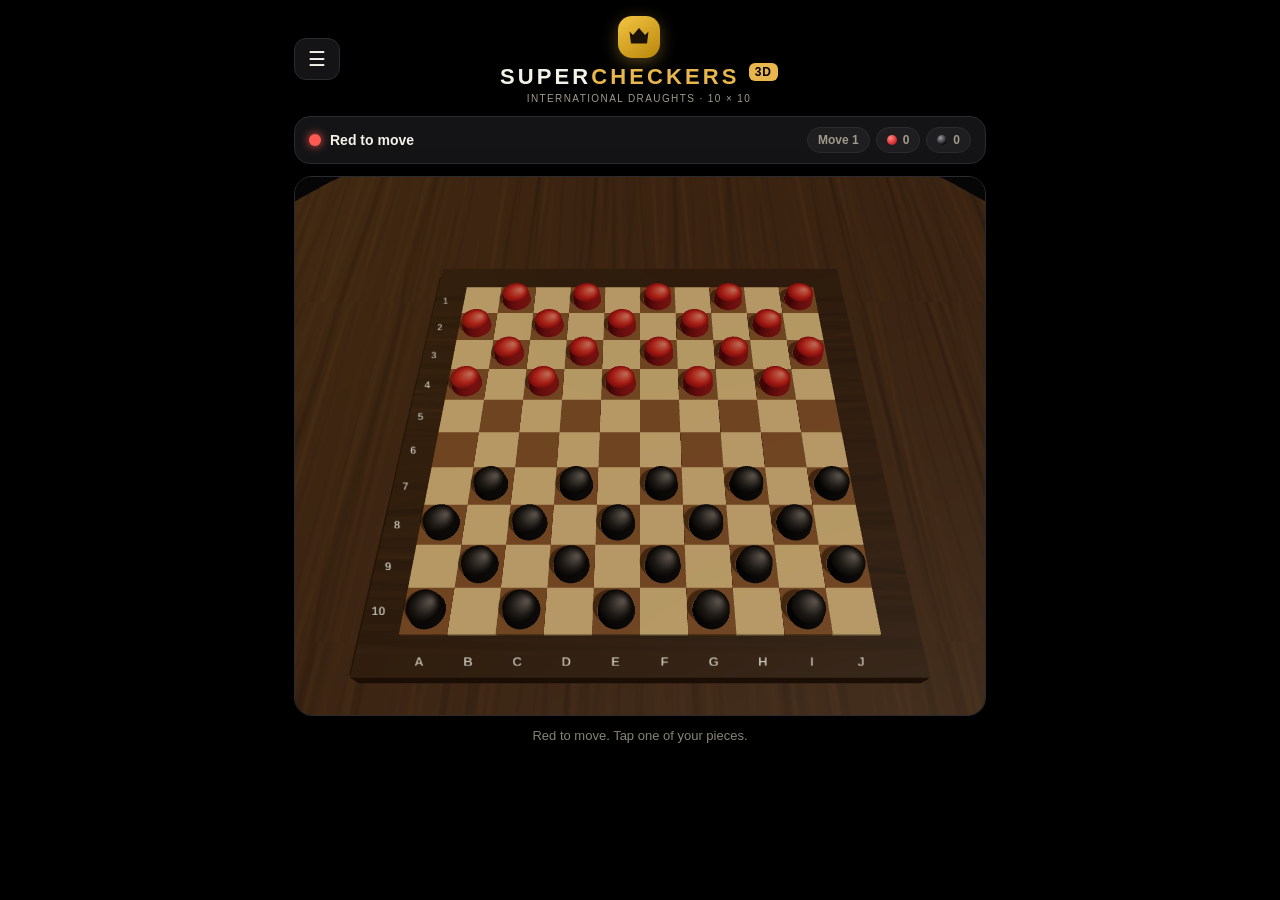
==== 3d.html @ b95fe4cf "Add 3D board: Three.js version with side menu drawer - 3d.html: full 3D port of the game (Three.js r" ====
<!DOCTYPE html>
<html lang="en">
<head>
<meta charset="UTF-8">
<meta name="viewport" content="width=device-width, initial-scale=1.0, maximum-scale=1.0, user-scalable=no">
<title>Supercheckers 3D — International Draughts 10x10</title>
<style>
html,body{background:#000;margin:0}
#sc3d-root{--hatch-widget-bg:#000;--hatch-widget-text:#f4f1e8;--hatch-widget-muted:#a09a8a;--hatch-widget-border:#2b2b2e;--hatch-widget-surface:#141416;--hatch-widget-surface-muted:#1e1e21;--hatch-widget-accent:#e8b64c;--hatch-widget-on-accent:#1a1206;--hatch-widget-focus:#e8b64c;--hatch-widget-shadow:0 10px 30px rgba(0,0,0,.6);background:#000}
#sc3d-root{box-sizing:border-box;font-family:-apple-system,BlinkMacSystemFont,"SF Pro Text",Inter,"Segoe UI",Roboto,Helvetica,Arial,sans-serif;color:var(--hatch-widget-text);width:100%;max-width:720px;margin:0 auto;padding:14px 14px 30px;display:flex;flex-direction:column;gap:12px;align-items:center;min-height:100vh}
#sc3d-root *{box-sizing:border-box;-webkit-tap-highlight-color:transparent}
.sc3d-topbar{width:100%;display:flex;align-items:center;justify-content:space-between;gap:8px}
.sc-hamb{background:var(--hatch-widget-surface);border:1px solid var(--hatch-widget-border);border-radius:12px;color:var(--hatch-widget-text);font-size:20px;line-height:1;padding:10px 13px;cursor:pointer;font-family:inherit}
.sc-hamb:active{transform:scale(.95)}
.sc-hamb-sp{width:48px}
.sc-brand{display:flex;flex-direction:column;align-items:center;gap:0;margin-top:2px}
.sc-logo{width:42px;height:42px;border-radius:14px;background:linear-gradient(145deg,#f5c542,#b8860b);display:flex;align-items:center;justify-content:center;box-shadow:0 4px 16px rgba(232,182,76,.35)}
.sc-logo svg{width:24px;height:24px;color:#1a1206}
.sc-title{font-size:22px;font-weight:800;margin:6px 0 0;letter-spacing:.14em}
.sc-title .gold{color:var(--hatch-widget-accent)}
.sc-3dtag{font-size:12px;vertical-align:super;color:#000;background:var(--hatch-widget-accent);border-radius:6px;padding:2px 6px;letter-spacing:.08em}
.sc-sub{font-size:10px;color:var(--hatch-widget-muted);margin:3px 0 0;letter-spacing:.14em;text-transform:uppercase}
.sc-infobar{width:100%;display:flex;align-items:center;justify-content:space-between;gap:8px;background:var(--hatch-widget-surface);border:1px solid var(--hatch-widget-border);border-radius:16px;padding:10px 14px}
.sc-turn{display:flex;align-items:center;gap:9px;font-weight:700;font-size:14px;min-width:0}
.sc-turn-dot{width:12px;height:12px;border-radius:50%;flex:none}
.sc-turn-dot.r{background:#ff5a52;box-shadow:0 0 10px #ff5a52;animation:sc-pulse 1.6s infinite}
.sc-turn-dot.b{background:#ececf0;box-shadow:0 0 10px rgba(236,236,240,.8);animation:sc-pulse 1.6s infinite}
@keyframes sc-pulse{0%,100%{opacity:1}50%{opacity:.4}}
#sc-turn-label{white-space:nowrap;overflow:hidden;text-overflow:ellipsis}
.sc-infobar-meta{display:flex;gap:6px;align-items:center;flex:none}
.sc-chip{font-size:12px;font-weight:600;color:var(--hatch-widget-muted);background:var(--hatch-widget-surface-muted);border:1px solid var(--hatch-widget-border);border-radius:999px;padding:5px 10px;display:inline-flex;align-items:center;gap:6px;white-space:nowrap}
.sc-minidot{width:10px;height:10px;border-radius:50%;display:inline-block;flex:none}
.sc-minidot.r{background:radial-gradient(circle at 35% 30%,#ff8a80,#d21f26 72%)}
.sc-minidot.b{background:radial-gradient(circle at 35% 30%,#9a9aa0,#0c0c0e 72%)}
#sc3d-view{width:100%;height:min(62vh,540px);min-height:340px;border-radius:18px;overflow:hidden;border:1px solid var(--hatch-widget-border);box-shadow:var(--hatch-widget-shadow);position:relative;background:#060607;touch-action:none}
#sc3d-view canvas{display:block;width:100%;height:100%}
.sc-status{font-size:13px;color:var(--hatch-widget-muted);text-align:center;min-height:20px;padding:0 8px}
.sc-explain{background:var(--hatch-widget-surface);border:1px solid var(--hatch-widget-border);border-left:3px solid var(--hatch-widget-accent);border-radius:14px;padding:12px 16px;font-size:13px;width:100%}
.sc-explain h4{margin:0 0 4px;font-size:14px;color:var(--hatch-widget-accent)}
.sc-explain p{margin:0;color:var(--hatch-widget-text);line-height:1.45}
.sc-hidden{display:none !important}
/* ---- side drawer ---- */
.sc-backdrop{position:fixed;inset:0;background:rgba(0,0,0,.55);z-index:55;opacity:0;pointer-events:none;transition:opacity .25s}
.sc-backdrop.open{opacity:1;pointer-events:auto}
.sc-drawer{position:fixed;top:0;left:0;bottom:0;width:min(84vw,320px);background:#101013;border-right:1px solid var(--hatch-widget-border);z-index:60;transform:translateX(-105%);transition:transform .28s ease;padding:16px 14px 24px;overflow-y:auto;display:flex;flex-direction:column;gap:10px}
.sc-drawer.open{transform:none}
.sc-drawer-head{display:flex;align-items:center;justify-content:space-between;padding:2px 4px 6px}
.sc-drawer-head strong{font-size:16px;letter-spacing:.06em}
.sc-x2{min-height:0;padding:8px 14px;font-size:18px;line-height:1}
.sc-card{background:var(--hatch-widget-surface);border:1px solid var(--hatch-widget-border);border-radius:18px;padding:12px 16px;width:100%}
.sc-card-label{font-size:11px;font-weight:800;letter-spacing:.14em;color:var(--hatch-widget-muted);text-transform:uppercase;margin-bottom:6px}
.sc-card-row{display:flex;align-items:center;justify-content:space-between;gap:12px;padding:7px 0}
.sc-card-row + .sc-card-row{border-top:1px solid var(--hatch-widget-border)}
.sc-switch{position:relative;display:flex;align-items:center;gap:12px;font-size:14px;font-weight:600;cursor:pointer;user-select:none}
.sc-switch input{position:absolute;opacity:0;width:0;height:0}
.sc-switch .tk{width:46px;height:27px;border-radius:14px;background:#2c2c2e;border:1px solid var(--hatch-widget-border);position:relative;flex:none;transition:background .18s}
.sc-switch .tk::after{content:'';position:absolute;top:2px;left:2px;width:21px;height:21px;border-radius:50%;background:#8e8e93;transition:left .18s,background .18s}
.sc-switch input:checked + .tk{background:var(--hatch-widget-accent);border-color:transparent}
.sc-switch input:checked + .tk::after{left:20px;background:#1a1206}
.sc-seg{display:flex;background:#000;border:1px solid var(--hatch-widget-border);border-radius:13px;padding:3px;gap:3px;flex:1}
.sc-seg-btn{flex:1;border:0;background:transparent;color:var(--hatch-widget-muted);font-family:inherit;font-size:13px;font-weight:700;padding:9px 6px;border-radius:10px;cursor:pointer;transition:background .15s,color .15s}
.sc-seg-btn.on{background:var(--hatch-widget-accent);color:var(--hatch-widget-on-accent)}
.sc-actions-col{display:flex;flex-direction:column;gap:8px}
.sc-btn{border:1px solid var(--hatch-widget-border);background:var(--hatch-widget-surface);color:var(--hatch-widget-text);border-radius:15px;padding:13px 8px;font-size:14px;font-weight:700;cursor:pointer;min-height:46px;font-family:inherit;transition:transform .08s;width:100%;text-align:center;text-decoration:none;display:block}
.sc-btn:active{transform:scale(.97)}
.sc-btn.gold{background:linear-gradient(145deg,#f5c542,#d99a26);border:0;color:#1a1206}
/* ---- leaderboard modal ---- */
.sc-modal{position:fixed;inset:0;background:rgba(0,0,0,.6);backdrop-filter:blur(4px);display:flex;align-items:center;justify-content:center;z-index:70;padding:16px}
.sc-modal-card{background:var(--hatch-widget-surface);color:var(--hatch-widget-text);border:1px solid var(--hatch-widget-border);border-radius:20px;padding:22px;width:min(92vw,400px);max-height:80vh;overflow:auto;position:relative;box-shadow:var(--hatch-widget-shadow)}
.sc-modal-card h3{margin:0 0 14px;font-size:19px;letter-spacing:.02em}
.sc-x{position:absolute;top:14px;right:14px;min-height:0;padding:8px 14px;font-size:16px;line-height:1;width:auto}
.sc-tabs{display:flex;gap:6px;margin-bottom:14px;background:#000;border:1px solid var(--hatch-widget-border);border-radius:13px;padding:3px}
.sc-tab{flex:1;min-height:38px;font-size:13px;border:0;background:transparent;color:var(--hatch-widget-muted);border-radius:10px;cursor:pointer;font-family:inherit;font-weight:700}
.sc-tab.on{background:var(--hatch-widget-accent);color:var(--hatch-widget-on-accent)}
.sc-rec{display:flex;justify-content:space-between;align-items:center;gap:8px;background:var(--hatch-widget-surface-muted);border:1px solid var(--hatch-widget-border);border-radius:12px;padding:11px 13px;margin-bottom:6px;font-size:13px}
.sc-muted{color:var(--hatch-widget-muted);font-size:13px}
.sc-badge{display:inline-flex;align-items:center;justify-content:center;width:24px;height:24px;border-radius:50%;background:var(--hatch-widget-accent);color:var(--hatch-widget-on-accent);font-size:12px;font-weight:700;margin-right:6px}
</style>
</head>
<body>
<div id="sc3d-root">
  <div class="sc3d-topbar">
    <button class="sc-hamb" id="sc3d-hamb" aria-label="Open menu">&#9776;</button>
    <div class="sc-brand">
      <div class="sc-logo"><svg viewBox="0 0 24 24" fill="currentColor" aria-hidden="true"><path d="M2.5 6.5 6 10l6-7 6 7 3.5-3.5L20 18.5H4L2.5 6.5z"/></svg></div>
      <h1 class="sc-title">SUPER<span class="gold">CHECKERS</span> <span class="sc-3dtag">3D</span></h1>
      <p class="sc-sub">International draughts &middot; 10 &times; 10</p>
    </div>
    <span class="sc-hamb-sp"></span>
  </div>
  <div class="sc-infobar">
    <div class="sc-turn"><span class="sc-turn-dot r" id="sc-turn-dot"></span><span id="sc-turn-label">Red to move</span></div>
    <div class="sc-infobar-meta">
      <span class="sc-chip" id="sc-moves">Move 0</span>
      <span class="sc-chip" title="Red pieces captured"><span class="sc-minidot r"></span><span id="sc-cap-r">0</span></span>
      <span class="sc-chip" title="Black pieces captured"><span class="sc-minidot b"></span><span id="sc-cap-b">0</span></span>
    </div>
  </div>
  <div id="sc3d-view" aria-label="3D checkers board. Drag to rotate, tap a piece to move."></div>
  <div class="sc-status" id="sc-status">Loading&hellip;</div>
  <div class="sc-explain sc-hidden" id="sc-explain"></div>
</div>
<div class="sc-backdrop" id="sc3d-backdrop"></div>
<aside class="sc-drawer" id="sc3d-drawer" aria-label="Settings menu">
  <div class="sc-drawer-head"><strong>MENU</strong><button class="sc-btn sc-x2" id="sc3d-close" aria-label="Close menu">&times;</button></div>
  <div class="sc-card">
    <div class="sc-card-label">Opponent</div>
    <div class="sc-card-row">
      <label class="sc-switch"><input type="checkbox" id="sc-ai"><span class="tk"></span><span>Play vs AI</span></label>
    </div>
    <div class="sc-card-row sc-hidden" id="sc-depth-row">
      <div class="sc-seg" id="sc-depth" role="group" aria-label="AI difficulty">
        <button class="sc-seg-btn" data-depth="1">Easy</button>
        <button class="sc-seg-btn" data-depth="3">Medium</button>
        <button class="sc-seg-btn" data-depth="5">Hard</button>
      </div>
    </div>
  </div>
  <div class="sc-card">
    <div class="sc-card-label">Rules &amp; help</div>
    <div class="sc-card-row">
      <label class="sc-switch"><input type="checkbox" id="sc-force" checked><span class="tk"></span><span>Force capture &middot; most pieces</span></label>
    </div>
    <div class="sc-card-row">
      <label class="sc-switch"><input type="checkbox" id="sc-teaching"><span class="tk"></span><span>Teaching mode</span></label>
    </div>
  </div>
  <div class="sc-card">
    <div class="sc-card-label">Actions</div>
    <div class="sc-actions-col">
      <button class="sc-btn" id="sc-undo">Undo</button>
      <button class="sc-btn gold" id="sc-reset">New game</button>
      <button class="sc-btn" id="sc-stats">Leaderboard</button>
      <a class="sc-btn" href="index.html">Back to 2D board</a>
    </div>
  </div>
</aside>
<div class="sc-modal sc-hidden" id="sc-modal" role="dialog" aria-label="Leaderboard">
  <div class="sc-modal-card">
    <button class="sc-btn sc-x" id="sc-close" aria-label="Close">&times;</button>
    <h3>Leaderboard</h3>
    <div class="sc-tabs">
      <button class="sc-tab on" data-tab="games">Recent games</button>
      <button class="sc-tab" data-tab="rank">Top players</button>
    </div>
    <div id="sc-games"></div>
    <div id="sc-rank" class="sc-hidden"></div>
  </div>
</div>
<script type="importmap">
{"imports":{"three":"./vendor/three.module.js","three/addons/":"./vendor/"}}
</script>
<script type="module">
import * as THREE from 'three';
import { OrbitControls } from 'three/addons/OrbitControls.js';
'use strict';
/*ENGINE-START*/
var SC_N = 10;
var SC_DIRS = [[-1,-1],[-1,1],[1,-1],[1,1]];
function scInB(r,c){ return r>=0 && r<SC_N && c>=0 && c<SC_N; }
function scOwner(p){ return p.charAt(0); }
function scIsQueen(p){ return p.length===2; }
function scNewBoard(){
  var b=[], r, c;
  for(r=0;r<SC_N;r++){ b.push([]); for(c=0;c<SC_N;c++) b[r].push(null); }
  for(r=0;r<4;r++) for(c=0;c<SC_N;c++) if(((r+c)%2)===1) b[r][c]='r';
  for(r=6;r<SC_N;r++) for(c=0;c<SC_N;c++) if(((r+c)%2)===1) b[r][c]='b';
  return b;
}
function scClone(b){ return b.map(function(row){ return row.slice(); }); }
function scCapturesFor(b,r,c){
  var p=b[r][c]; if(!p) return [];
  var q=scIsQueen(p), me=scOwner(p), out=[], seen={};
  function wasJumped(jumped,mr,mc){
    for(var k=0;k<jumped.length;k++) if(jumped[k][0]===mr&&jumped[k][1]===mc) return true;
    return false;
  }
  function dfs(bd,br,bc,path,caps,jumped){
    var extended=false;
    function leg(lr,lc,mr,mc){
      var nb=scClone(bd);
      nb[br][bc]=null; nb[lr][lc]=p;
      extended=true;
      dfs(nb,lr,lc,path.concat([[lr,lc]]),caps.concat([[mr,mc]]),jumped.concat([[mr,mc]]));
    }
    var d,dr,dc,mr,mc,lr,lc,mid;
    if(!q){
      for(d=0;d<4;d++){
        dr=SC_DIRS[d][0]; dc=SC_DIRS[d][1];
        mr=br+dr; mc=bc+dc; lr=br+2*dr; lc=bc+2*dc;
        if(!scInB(lr,lc)) continue;
        mid=bd[mr][mc];
        if(mid && scOwner(mid)!==me && !bd[lr][lc] && !wasJumped(jumped,mr,mc)) leg(lr,lc,mr,mc);
      }
    }else{
      for(d=0;d<4;d++){
        dr=SC_DIRS[d][0]; dc=SC_DIRS[d][1];
        mr=br+dr; mc=bc+dc;
        while(scInB(mr,mc) && !bd[mr][mc]){ mr+=dr; mc+=dc; }
        if(!scInB(mr,mc)) continue;
        mid=bd[mr][mc];
        if(!mid || scOwner(mid)===me || wasJumped(jumped,mr,mc)) continue;
        lr=mr+dr; lc=mc+dc;
        while(scInB(lr,lc) && !bd[lr][lc]){ leg(lr,lc,mr,mc); lr+=dr; lc+=dc; }
      }
    }
    if(!extended && caps.length){
      var last=path[path.length-1];
      var key=last[0]+','+last[1]+'|'+caps.map(function(x){return x[0]+','+x[1];}).sort().join(';');
      if(!seen[key]){
        seen[key]=1;
        out.push({from:[r,c],to:[last[0],last[1]],path:path.map(function(x){return [x[0],x[1]];}),caps:caps.map(function(x){return [x[0],x[1]];})});
      }
    }
  }
  dfs(scClone(b),r,c,[],[],[]);
  return out;
}
function scQuietMoves(b,r,c){
  var p=b[r][c]; if(!p) return [];
  var q=scIsQueen(p), me=scOwner(p), out=[], d, dr, dc, lr, lc;
  if(!q){
    var fwd = me==='r' ? 1 : -1;
    for(d=0;d<4;d++){
      dr=SC_DIRS[d][0]; dc=SC_DIRS[d][1];
      if(dr!==fwd) continue;
      lr=r+dr; lc=c+dc;
      if(scInB(lr,lc) && !b[lr][lc]) out.push({from:[r,c],to:[lr,lc],path:[[lr,lc]],caps:[]});
    }
  }else{
    for(d=0;d<4;d++){
      dr=SC_DIRS[d][0]; dc=SC_DIRS[d][1];
      lr=r+dr; lc=c+dc;
      while(scInB(lr,lc) && !b[lr][lc]){ out.push({from:[r,c],to:[lr,lc],path:[[lr,lc]],caps:[]}); lr+=dr; lc+=dc; }
    }
  }
  return out;
}
function scAllMoves(b,turn,forceCapture){
  var caps=[], r, c, p;
  for(r=0;r<SC_N;r++) for(c=0;c<SC_N;c++){
    p=b[r][c];
    if(p && scOwner(p)===turn) caps.push.apply(caps, scCapturesFor(b,r,c));
  }
  if(caps.length && forceCapture){
    var maxc=0, i;
    for(i=0;i<caps.length;i++) if(caps[i].caps.length>maxc) maxc=caps[i].caps.length;
    caps=caps.filter(function(m){ return m.caps.length===maxc; });
    return caps;
  }
  var quiet=[];
  if(!caps.length || !forceCapture){
    for(r=0;r<SC_N;r++) for(c=0;c<SC_N;c++){
      p=b[r][c];
      if(p && scOwner(p)===turn) quiet.push.apply(quiet, scQuietMoves(b,r,c));
    }
  }
  return caps.concat(quiet);
}
function scApplyMove(b,move){
  var nb=scClone(b), i;
  var fr=move.from[0], fc=move.from[1];
  var p=nb[fr][fc];
  nb[fr][fc]=null;
  for(i=0;i<move.caps.length;i++) nb[move.caps[i][0]][move.caps[i][1]]=null;
  var tr=move.to[0], tc=move.to[1], np=p;
  if(!scIsQueen(p)){
    if(scOwner(p)==='r' && tr===SC_N-1) np='rq';
    else if(scOwner(p)==='b' && tr===0) np='bq';
  }
  nb[tr][tc]=np;
  return {board:nb, promoted:np!==p};
}
function scEvaluate(b){
  var s=0, r, c, p, me, q, v;
  for(r=0;r<SC_N;r++) for(c=0;c<SC_N;c++){
    p=b[r][c]; if(!p) continue;
    me=scOwner(p); q=scIsQueen(p);
    v = q?300:100;
    if(!q) v += (me==='r' ? r : (SC_N-1-r))*4;
    v += (4.5-Math.abs(c-4.5))*(q?4:2);
    s += me==='r' ? v : -v;
  }
  return s;
}
var scNodes=0, scDeadline=0;
function scMinimax(b,turn,depth,alpha,beta,forceCapture){
  scNodes++;
  if((scNodes&1023)===0 && Date.now()>scDeadline) return scEvaluate(b);
  if(scNodes>140000) return scEvaluate(b);
  var moves=scAllMoves(b,turn,forceCapture), i, m, nb, v, best;
  if(!moves.length) return turn==='r' ? -100000-depth : 100000+depth;
  if(depth===0) return scEvaluate(b);
  moves.sort(function(a,b2){ return b2.caps.length-a.caps.length; });
  if(turn==='r'){
    best=-Infinity;
    for(i=0;i<moves.length;i++){
      m=moves[i]; nb=scApplyMove(b,m).board;
      v=scMinimax(nb,'b',depth-1,alpha,beta,forceCapture);
      if(v>best) best=v;
      if(best>alpha) alpha=best;
      if(beta<=alpha) break;
    }
    return best;
  }
  best=Infinity;
  for(i=0;i<moves.length;i++){
    m=moves[i]; nb=scApplyMove(b,m).board;
    v=scMinimax(nb,'r',depth-1,alpha,beta,forceCapture);
    if(v<best) best=v;
    if(best<beta) beta=best;
    if(beta<=alpha) break;
  }
  return best;
}
function scBestAIMove(b,depth,forceCapture){
  var moves=scAllMoves(b,'r',forceCapture), i, m, nb, v, best, bestMs;
  if(!moves.length) return null;
  moves.sort(function(a,b2){ return (b2.caps.length-a.caps.length) || (Math.random()-0.5); });
  scNodes=0; scDeadline=Date.now()+1200;
  best=-Infinity; bestMs=[moves[0]];
  for(i=0;i<moves.length;i++){
    m=moves[i]; nb=scApplyMove(b,m).board;
    v=scMinimax(nb,'b',depth-1,-Infinity,Infinity,forceCapture)+m.caps.length*0.01;
    if(v>best+1e-9){ best=v; bestMs=[m]; }
    else if(Math.abs(v-best)<1e-9){ bestMs.push(m); }
  }
  return bestMs[(Math.random()*bestMs.length)|0];
}
function scSquareAttackedBy(b,r,c,attacker){
  var rr,cc,p,caps,i,j;
  for(rr=0;rr<SC_N;rr++) for(cc=0;cc<SC_N;cc++){
    p=b[rr][cc];
    if(p && scOwner(p)===attacker){
      caps=scCapturesFor(b,rr,cc);
      for(i=0;i<caps.length;i++) for(j=0;j<caps[i].caps.length;j++){
        if(caps[i].caps[j][0]===r && caps[i].caps[j][1]===c) return true;
      }
    }
  }
  return false;
}
function scDefendedBy(b,r,c,owner,exFrom){
  var nb=scClone(b); nb[r][c]=null;
  var rr,cc,p,qm,i;
  for(rr=0;rr<SC_N;rr++) for(cc=0;cc<SC_N;cc++){
    p=nb[rr][cc];
    if(!p || scOwner(p)!==owner) continue;
    if(exFrom && rr===exFrom[0] && cc===exFrom[1]) continue;
    qm=scQuietMoves(nb,rr,cc);
    for(i=0;i<qm.length;i++) if(qm[i].to[0]===r && qm[i].to[1]===c) return true;
  }
  return false;
}
function scAdviceFor(w){
  var t,b;
  if(w.caps>0){
    t='Take the pieces';
    b='Grabbing '+w.caps+' enemy piece'+(w.caps>1?'s':'')+' is almost always right. Fewer of theirs means fewer threats to you.';
  }else if(w.promoted){
    t='Crown a queen';
    b='Queens fly any distance and capture in every direction. One queen can run the whole board, so crown one whenever you safely can.';
  }else if(w.hadUnsafeAlt){
    t='Play the safe square';
    b='This piece cannot be taken right away. Never leave a piece hanging where the enemy grabs it for free.';
  }else if(w.defended){
    t='Keep pieces protected';
    b='A teammate covers this square, so your piece is safe standing there. Protected pieces are hard to attack.';
  }else if(w.center){
    t='Own the middle';
    b='Pieces in the center have the most moves and threaten both sides. Drift inward, not toward the edges.';
  }else{
    t='Simple developing move';
    b='Brings a piece into play without risk. Give every move a reason.';
  }
  return {t:t,b:b};
}
function scHeuristicMove(b,turn,forceCapture){
  var moves=scAllMoves(b,turn,forceCapture), i, m, s, best=null, bs=-1e18;
  var foe = turn==='r' ? 'b' : 'r';
  if(!moves.length) return null;
  var scored=[], hadUnsafeAlt=false;
  for(i=0;i<moves.length;i++){
    m=moves[i];
    var applied=scApplyMove(b,m), nb=applied.board;
    var tr=m.to[0], tc=m.to[1];
    var unsafe=scSquareAttackedBy(nb,tr,tc,foe);
    var defended=scDefendedBy(nb,tr,tc,turn,m.from);
    s = m.caps.length*120 + (applied.promoted?90:0);
    s += unsafe ? -70 : 25;
    if(defended) s += 20;
    s += (4.5-Math.abs(tc-4.5))*4;
    if(scIsQueen(b[m.from[0]][m.from[1]])) s += 10;
    if(unsafe) hadUnsafeAlt=true;
    scored.push({m:m, s:s, unsafe:unsafe, defended:defended, promoted:applied.promoted});
  }
  for(i=0;i<scored.length;i++) if(scored[i].s>bs){ bs=scored[i].s; best=scored[i]; }
  var w={
    caps:best.m.caps.length, promoted:best.promoted,
    safe:!best.unsafe, defended:best.defended,
    hadUnsafeAlt:hadUnsafeAlt && !best.unsafe,
    center:(best.m.to[1]>=3 && best.m.to[1]<=6)
  };
  var adv=scAdviceFor(w);
  w.title=adv.t;
  best.m.hintWhy=w;
  return best.m;
}
/*ENGINE-END*/
/* ================= STATE ================= */
var SCW = (typeof window!=='undefined' && window.hatchWidget) ? window.hatchWidget : null;
var scEphemeral = { sel:null, moves:[], hint:null, aiTok:0 };
var S = null;
function scDefaults(){
  return {
    board: scNewBoard(), turn:'r', gameActive:true, moveCount:0, history:[],
    aiToken:0,
    settings:{ ai:false, depth:3, force:true, teaching:false },
    stats:{ games:[], wins:{} },
    status:'Red to move. Tap one of your pieces.', explanation:'', aiThinking:false
  };
}
function scLoadState(){
  var d=scDefaults();
  if(SCW){ S=SCW.getState(d)||d; } else { S=d; }
  S.settings=Object.assign({ai:false,depth:3,force:true,teaching:false}, S.settings||{});
  S.stats=S.stats||{games:[],wins:{}};
  S.history=S.history||[];
  if(typeof S.aiToken!=='number') S.aiToken=0;
}
function scSave(){
  if(SCW){ try{ SCW.setState(S); }catch(e){} }
  scRender();
}
if(SCW && typeof window!=='undefined'){
  window.addEventListener('hatch-widget-state', function(ev){
    if(ev && ev.detail && ev.detail.state){
      S=ev.detail.state;
      scEphemeral.sel=null; scEphemeral.moves=[]; scEphemeral.hint=null;
      buildPieces(); scRender();
    }
  });
}
/* ================= 3D SCENE ================= */
var viewEl=document.getElementById('sc3d-view');
var renderer=new THREE.WebGLRenderer({antialias:true});
renderer.setPixelRatio(Math.min(window.devicePixelRatio||1,2));
renderer.shadowMap.enabled=true;
renderer.shadowMap.type=THREE.PCFSoftShadowMap;
renderer.outputColorSpace=THREE.SRGBColorSpace;
viewEl.appendChild(renderer.domElement);
var scene=new THREE.Scene();
scene.background=new THREE.Color(0x060607);
scene.fog=new THREE.Fog(0x060607,24,44);
var camera=new THREE.PerspectiveCamera(45,1,0.1,120);
camera.position.set(0,13.5,8.8);
var controls=new OrbitControls(camera,renderer.domElement);
controls.target.set(0,0,0.4);
controls.enableDamping=true;
controls.dampingFactor=0.08;
controls.maxPolarAngle=Math.PI*0.44;
controls.minDistance=6;
controls.maxDistance=30;
controls.enablePan=false;
scene.add(new THREE.HemisphereLight(0xfff2dd,0x1a1210,0.55));
var sun=new THREE.DirectionalLight(0xffe9c4,1.35);
sun.position.set(7,14,5);
sun.castShadow=true;
sun.shadow.mapSize.set(2048,2048);
sun.shadow.camera.left=-9; sun.shadow.camera.right=9;
sun.shadow.camera.top=9; sun.shadow.camera.bottom=-9;
sun.shadow.camera.far=40;
sun.shadow.bias=-0.0004;
scene.add(sun);
var rim=new THREE.DirectionalLight(0xe8b64c,0.25);
rim.position.set(-6,6,-8);
scene.add(rim);
function woodTexture(base,dark,light){
  var cv=document.createElement('canvas'); cv.width=cv.height=256;
  var g=cv.getContext('2d');
  g.fillStyle=base; g.fillRect(0,0,256,256);
  var i,y;
  for(i=0;i<70;i++){
    y=Math.random()*256;
    g.strokeStyle=Math.random()<0.5?dark:light;
    g.globalAlpha=0.08+Math.random()*0.14;
    g.lineWidth=1+Math.random()*3;
    g.beginPath();
    g.moveTo(0,y);
    g.bezierCurveTo(85,y+(Math.random()*16-8),170,y+(Math.random()*16-8),256,y+(Math.random()*12-6));
    g.stroke();
  }
  g.globalAlpha=1;
  var tx=new THREE.CanvasTexture(cv);
  tx.wrapS=tx.wrapT=THREE.RepeatWrapping;
  tx.colorSpace=THREE.SRGBColorSpace;
  return tx;
}
var frameTex=woodTexture('#3a2412','#1c0f06','#5a3a20');
var tableTex=woodTexture('#4a2f1a','#241305','#6b4a2c');
tableTex.repeat.set(3,3);
function sqPos(r,c){ return new THREE.Vector3(c-4.5,0,r-4.5); }
/* board squares */
var squareMeshes=[];
var lightMat=new THREE.MeshStandardMaterial({color:0xe9d6a8,roughness:0.65,metalness:0.05});
var darkMat=new THREE.MeshStandardMaterial({color:0x8f5f36,roughness:0.65,metalness:0.05});
var sqGeo=new THREE.BoxGeometry(1,0.18,1);
var r0,c0,sm;
for(r0=0;r0<SC_N;r0++) for(c0=0;c0<SC_N;c0++){
  sm=new THREE.Mesh(sqGeo,((r0+c0)%2===1)?darkMat:lightMat);
  var pp=sqPos(r0,c0);
  sm.position.set(pp.x,-0.09,pp.z);
  sm.receiveShadow=true;
  sm.userData.sq={r:r0,c:c0};
  scene.add(sm); squareMeshes.push(sm);
}
/* wooden frame */
var frameMat=new THREE.MeshStandardMaterial({map:frameTex,roughness:0.55,metalness:0.08});
var frame=new THREE.Mesh(new THREE.BoxGeometry(11.7,0.5,11.7),frameMat);
frame.position.y=-0.34;
frame.receiveShadow=true; frame.castShadow=true;
scene.add(frame);
/* gold trim line around the playing area */
var trim=new THREE.Mesh(
  new THREE.BoxGeometry(10.24,0.06,10.24),
  new THREE.MeshStandardMaterial({color:0xe8b64c,roughness:0.3,metalness:0.9,emissive:0x664d12,emissiveIntensity:0.35})
);
trim.position.y=-0.155;
scene.add(trim);
/* cafe table */
var tableMat=new THREE.MeshStandardMaterial({map:tableTex,roughness:0.6,metalness:0.05});
var table=new THREE.Mesh(new THREE.CylinderGeometry(15,15,1,56),tableMat);
table.position.y=-1.09;
table.receiveShadow=true;
scene.add(table);
/* coordinate labels */
function labelSprite(txt){
  var cv=document.createElement('canvas'); cv.width=128; cv.height=64;
  var g=cv.getContext('2d');
  g.fillStyle='#c9c2b2'; g.font='700 40px -apple-system,Helvetica,Arial,sans-serif';
  g.textAlign='center'; g.textBaseline='middle';
  g.fillText(txt,64,34);
  var tx=new THREE.CanvasTexture(cv); tx.colorSpace=THREE.SRGBColorSpace;
  var sp=new THREE.Sprite(new THREE.SpriteMaterial({map:tx,transparent:true,depthWrite:false}));
  sp.scale.set(0.85,0.42,1);
  return sp;
}
var SC_FILES='ABCDEFGHIJ', li, ls;
for(li=0;li<10;li++){
  ls=labelSprite(SC_FILES[li]); ls.position.set(li-4.5,-0.05,5.55); scene.add(ls);
  ls=labelSprite(String(li+1)); ls.position.set(-5.55,-0.05,li-4.5); scene.add(ls);
}
/* pieces */
function radialTex(stops){
  var cv=document.createElement('canvas'); cv.width=cv.height=128;
  var g=cv.getContext('2d');
  var gr=g.createRadialGradient(46,40,6,64,64,64);
  for(var i=0;i<stops.length;i++) gr.addColorStop(stops[i][0],stops[i][1]);
  g.fillStyle=gr; g.fillRect(0,0,128,128);
  var tx=new THREE.CanvasTexture(cv); tx.colorSpace=THREE.SRGBColorSpace;
  return tx;
}
var redTopTex=radialTex([[0,'#ff9a90'],[0.62,'#e5322b'],[1,'#a3121a']]);
var blackTopTex=radialTex([[0,'#7a7a82'],[0.62,'#2a2a2e'],[1,'#060607']]);
var redSideMat=new THREE.MeshStandardMaterial({color:0xc0272d,roughness:0.35,metalness:0.15});
var redTopMat=new THREE.MeshStandardMaterial({map:redTopTex,roughness:0.32,metalness:0.15});
var blackSideMat=new THREE.MeshStandardMaterial({color:0x1b1b1f,roughness:0.35,metalness:0.2});
var blackTopMat=new THREE.MeshStandardMaterial({map:blackTopTex,roughness:0.32,metalness:0.2});
var goldMat=new THREE.MeshStandardMaterial({color:0xf5c542,roughness:0.25,metalness:0.95,emissive:0x8a6414,emissiveIntensity:0.4});
function makePieceMesh(owner,queen){
  var grp=new THREE.Group();
  var h=queen?0.52:0.3;
  var body=new THREE.Mesh(
    new THREE.CylinderGeometry(0.36,0.4,h,36),
    [owner==='r'?redSideMat:blackSideMat, owner==='r'?redTopMat:blackTopMat, owner==='r'?redSideMat:blackSideMat]
  );
  body.position.y=h/2;
  body.castShadow=true; body.receiveShadow=true;
  grp.add(body);
  if(queen){
    var band=new THREE.Mesh(new THREE.TorusGeometry(0.34,0.055,14,36),goldMat);
    band.rotation.x=Math.PI/2; band.position.y=h-0.1; band.castShadow=true;
    grp.add(band);
    var cap=new THREE.Mesh(new THREE.CylinderGeometry(0.2,0.26,0.1,6),goldMat);
    cap.position.y=h+0.05; cap.castShadow=true;
    grp.add(cap);
  }else{
    var groove=new THREE.Mesh(new THREE.TorusGeometry(0.3,0.028,10,36),
      new THREE.MeshStandardMaterial({color:owner==='r'?0x8f1418:0x000000,roughness:0.5}));
    groove.rotation.x=Math.PI/2; groove.position.y=h-0.06;
    grp.add(groove);
  }
  return grp;
}
var pieceGroup=new THREE.Group();
scene.add(pieceGroup);
var pieceMap={};
function pk(r,c){ return r+','+c; }
function buildPieces(){
  while(pieceGroup.children.length) pieceGroup.remove(pieceGroup.children[0]);
  pieceMap={};
  var r,c,p,q,mesh,pos;
  for(r=0;r<SC_N;r++) for(c=0;c<SC_N;c++){
    p=S.board[r][c];
    if(!p) continue;
    q=scIsQueen(p);
    mesh=makePieceMesh(scOwner(p),q);
    pos=sqPos(r,c); mesh.position.copy(pos);
    mesh.userData.sq={r:r,c:c};
    pieceMap[pk(r,c)]=mesh;
    pieceGroup.add(mesh);
  }
}
/* highlight rings + dots */
var hlGroup=new THREE.Group();
scene.add(hlGroup);
function ringMesh(color,inner,outer){
  var m=new THREE.Mesh(
    new THREE.RingGeometry(inner,outer,40),
    new THREE.MeshBasicMaterial({color:color,transparent:true,opacity:0.95,side:THREE.DoubleSide,depthWrite:false})
  );
  m.rotation.x=-Math.PI/2;
  return m;
}
function dotMesh(color,size){
  var m=new THREE.Mesh(
    new THREE.CircleGeometry(size,28),
    new THREE.MeshBasicMaterial({color:color,transparent:true,opacity:0.9,depthWrite:false})
  );
  m.rotation.x=-Math.PI/2;
  return m;
}
function rebuildHighlights(){
  while(hlGroup.children.length) hlGroup.remove(hlGroup.children[0]);
  var sel=scEphemeral.sel, hint=scEphemeral.hint, i, pos, m;
  if(sel){
    pos=sqPos(sel.r,sel.c);
    m=ringMesh(0xf5c542,0.42,0.52); m.position.set(pos.x,0.02,pos.z);
    hlGroup.add(m);
  }
  var seen={};
  for(i=0;i<scEphemeral.moves.length;i++){
    var d=scEphemeral.moves[i].to, k=d[0]+','+d[1];
    if(seen[k]) continue; seen[k]=1;
    pos=sqPos(d[0],d[1]);
    m=dotMesh(0xf5c542,0.15); m.position.set(pos.x,0.02,pos.z);
    hlGroup.add(m);
  }
  if(hint){
    pos=sqPos(hint.from[0],hint.from[1]);
    m=ringMesh(0x30d158,0.42,0.52); m.position.set(pos.x,0.02,pos.z); hlGroup.add(m);
    pos=sqPos(hint.to[0],hint.to[1]);
    m=ringMesh(0xf5c542,0.42,0.52); m.position.set(pos.x,0.02,pos.z); hlGroup.add(m);
    for(i=0;i<hint.caps.length;i++){
      pos=sqPos(hint.caps[i][0],hint.caps[i][1]);
      m=ringMesh(0xff453a,0.42,0.52); m.position.set(pos.x,0.02,pos.z); hlGroup.add(m);
    }
  }
}
/* ================= ANIMATION ================= */
var tweens=[];
function tw(dur,fn,done){ tweens.push({e:0,dur:Math.max(dur,0.001),fn:fn,done:done}); }
var animating=false;
function shrinkOut(mesh,done){
  tw(0.28,function(k){
    var s=Math.max(0.001,1-k);
    mesh.scale.set(s,s,s);
  },function(){ pieceGroup.remove(mesh); if(done) done(); });
}
function goldFlash(r,c){
  var pos=sqPos(r,c);
  var m=ringMesh(0xf5c542,0.1,0.55);
  m.position.set(pos.x,0.05,pos.z);
  m.material.opacity=1;
  scene.add(m);
  tw(0.7,function(k){
    var s=1+k*1.6; m.scale.set(s,1,s);
    m.material.opacity=1-k;
  },function(){ scene.remove(m); });
}
/* Animate one full move: slide or jump-arc through each path leg,
   removing captured pieces as they are jumped over. */
function animateMove(mesh,move){
  animating=true;
  return new Promise(function(resolve){
    var pts=[mesh.position.clone()], i;
    for(i=0;i<move.path.length;i++) pts.push(sqPos(move.path[i][0],move.path[i][1]));
    var legs=move.path.length, li=0;
    function nextLeg(){
      if(li>=legs){ animating=false; resolve(); return; }
      var from=pts[li], to=pts[li+1];
      var isCap=li<move.caps.length;
      var capMesh=isCap?pieceMap[pk(move.caps[li][0],move.caps[li][1])]:null;
      var dur=isCap?0.5:0.32;
      tw(dur,function(k){
        var x=from.x+(to.x-from.x)*k, z=from.z+(to.z-from.z)*k;
        var y=isCap?Math.sin(k*Math.PI)*1.35:0.03*Math.sin(k*Math.PI);
        mesh.position.set(x,y,z);
        if(capMesh && !capMesh.userData.gone && k>=0.55){
          capMesh.userData.gone=true; shrinkOut(capMesh);
        }
      },function(){ li++; nextLeg(); });
    }
    nextLeg();
  });
}
/* ================= GAME FLOW ================= */
function scRecord(w){
  S.stats.games.unshift({w:w,moves:S.moveCount,at:Date.now(),ai:!!S.settings.ai});
  if(S.stats.games.length>40) S.stats.games.length=40;
  S.stats.wins[w]=(S.stats.wins[w]||0)+1;
}
function scDescribe(m){
  return scSqName(m.from[0],m.from[1])+' to '+scSqName(m.to[0],m.to[1])+(m.caps.length?' — takes '+m.caps.length:'');
}
function scSqName(r,c){ return SC_FILES[c]+(r+1); }
function scExplainHtml(m){
  var adv=scAdviceFor(m.hintWhy||{caps:0});
  return '<h4>'+adv.t+'</h4><p>'+adv.b+'</p>';
}
function scDoMove(m){
  S.history.push({b:JSON.stringify(S.board),t:S.turn,n:S.moveCount});
  if(S.history.length>400) S.history.shift();
  var mesh=pieceMap[pk(m.from[0],m.from[1])];
  if(mesh){ delete pieceMap[pk(m.from[0],m.from[1])]; pieceGroup.add(mesh); }
  var res=scApplyMove(S.board,m);
  S.board=res.board; S.moveCount++;
  scEphemeral.sel=null; scEphemeral.moves=[]; scEphemeral.hint=null;
  S.turn = S.turn==='r' ? 'b' : 'r';
  var replies=scAllMoves(S.board,S.turn,S.settings.force);
  if(!replies.length){
    S.gameActive=false;
    var w = S.turn==='r' ? 'Black' : 'Red';
    scRecord(w);
    S.status=(res.promoted?'Queen crowned. ':'')+w+' wins the game.';
    S.explanation='';
  }else{
    S.status=(res.promoted?'Queen crowned. ':'')+(S.turn==='r'?'Red':'Black')+' to move.';
  }
  scSave();
  if(mesh){
    animateMove(mesh,m).then(function(){
      buildPieces();
      if(res.promoted) goldFlash(m.to[0],m.to[1]);
      scRender();
    });
  }else{
    buildPieces(); scRender();
  }
  if(S.gameActive){
    if(S.settings.teaching) scHint();
    if(S.settings.ai && S.turn==='r') scAI();
  }
}
function scHint(){
  if(!S.gameActive) return;
  var m=scHeuristicMove(S.board,S.turn,S.settings.force);
  if(!m){ S.explanation=''; scSave(); return; }
  scEphemeral.hint=m;
  S.explanation=scExplainHtml(m);
  S.status='Hint: '+scDescribe(m)+' — '+((m.hintWhy&&m.hintWhy.title)||'best move');
  scSave();
}
function scAI(){
  if(!S.gameActive || !S.settings.ai || S.turn!=='r' || S.aiThinking) return;
  var tok=++scEphemeral.aiTok;
  S.aiThinking=true; S.status='AI is thinking…'; scSave();
  setTimeout(function(){
    if(tok!==scEphemeral.aiTok) return;
    S.aiThinking=false;
    if(!S.gameActive || S.turn!=='r'){ scSave(); return; }
    var mv=scBestAIMove(S.board,S.settings.depth,S.settings.force);
    if(mv) scDoMove(mv);
    else { S.gameActive=false; scRecord('Black'); S.status='Black wins the game.'; S.explanation=''; scSave(); }
  },450);
}
function scUndo(){
  scEphemeral.aiTok++;
  var h=S.history.pop();
  if(!h){ S.status='Nothing to undo yet.'; scSave(); return; }
  S.board=JSON.parse(h.b); S.turn=h.t; S.moveCount=h.n;
  S.gameActive=true; S.aiThinking=false; animating=false; tweens=[];
  scEphemeral.sel=null; scEphemeral.moves=[]; scEphemeral.hint=null;
  S.status='Move undone. '+(S.turn==='r'?'Red':'Black')+' to move.';
  buildPieces(); scSave();
  if(S.settings.teaching) scHint();
}
function scReset(){
  scEphemeral.aiTok++;
  var keep={settings:S.settings,stats:S.stats};
  S=scDefaults(); S.settings=keep.settings; S.stats=keep.stats;
  scEphemeral.sel=null; scEphemeral.moves=[]; scEphemeral.hint=null;
  animating=false; tweens=[];
  buildPieces(); scSave();
  if(S.settings.teaching) scHint();
  if(S.settings.ai && S.turn==='r' && S.gameActive) scAI();
}
/* ================= TAP TO MOVE ================= */
var raycaster=new THREE.Raycaster();
var ndc=new THREE.Vector2();
function pickSquare(e){
  var rect=renderer.domElement.getBoundingClientRect();
  ndc.x=((e.clientX-rect.left)/rect.width)*2-1;
  ndc.y=-((e.clientY-rect.top)/rect.height)*2+1;
  raycaster.setFromCamera(ndc,camera);
  var targets=squareMeshes.concat(pieceGroup.children);
  var hits=raycaster.intersectObjects(targets,true);
  for(var i=0;i<hits.length;i++){
    var o=hits[i].object;
    while(o){
      if(o.userData && o.userData.sq) return o.userData.sq;
      o=o.parent;
    }
  }
  return null;
}
function scTap(e){
  if(!S.gameActive){ S.status='Game over. Open the menu and start a new game.'; scSave(); return; }
  if(S.aiThinking||animating) return;
  if(S.settings.ai && S.turn==='r') return;
  var sq=pickSquare(e);
  if(!sq) return;
  var r=sq.r, c=sq.c, sel=scEphemeral.sel, i, mv=null;
  if(sel){
    if(sel.r===r && sel.c===c){ scEphemeral.sel=null; scEphemeral.moves=[]; scRender(); return; }
    for(i=0;i<scEphemeral.moves.length;i++){
      if(scEphemeral.moves[i].to[0]===r && scEphemeral.moves[i].to[1]===c){ mv=scEphemeral.moves[i]; break; }
    }
    if(mv){ scDoMove(mv); return; }
  }
  var p=S.board[r][c];
  if(p && scOwner(p)===S.turn){
    var all=scAllMoves(S.board,S.turn,S.settings.force), mine=[];
    for(i=0;i<all.length;i++) if(all[i].from[0]===r && all[i].from[1]===c) mine.push(all[i]);
    if(mine.length){ scEphemeral.sel={r:r,c:c}; scEphemeral.moves=mine; scEphemeral.hint=null; scRender(); return; }
  }
  if(sel){ scEphemeral.sel=null; scEphemeral.moves=[]; scRender(); }
}
var pdown=null;
renderer.domElement.addEventListener('pointerdown',function(e){
  pdown={x:e.clientX,y:e.clientY,t:Date.now()};
});
renderer.domElement.addEventListener('pointerup',function(e){
  if(!pdown) return;
  var dx=e.clientX-pdown.x, dy=e.clientY-pdown.y;
  if(Math.hypot(dx,dy)<9 && Date.now()-pdown.t<600) scTap(e);
  pdown=null;
});
/* ================= RENDER (DOM) ================= */
function scRender(){
  document.getElementById('sc-status').textContent=S.status;
  var ex=document.getElementById('sc-explain');
  if(S.explanation){ ex.innerHTML=S.explanation; ex.classList.remove('sc-hidden'); }
  else { ex.classList.add('sc-hidden'); }
  var aiBox=document.getElementById('sc-ai');
  if(aiBox.checked!==!!S.settings.ai) aiBox.checked=!!S.settings.ai;
  var depRow=document.getElementById('sc-depth-row');
  depRow.classList.toggle('sc-hidden',!S.settings.ai);
  var depBtns=document.getElementById('sc-depth').querySelectorAll('.sc-seg-btn'), bi;
  for(bi=0;bi<depBtns.length;bi++) depBtns[bi].classList.toggle('on',parseInt(depBtns[bi].getAttribute('data-depth'),10)===S.settings.depth);
  var rc=0,bc=0,r2,c2,pp;
  for(r2=0;r2<10;r2++) for(c2=0;c2<10;c2++){ pp=S.board[r2][c2]; if(pp){ if(scOwner(pp)==='r') rc++; else bc++; } }
  document.getElementById('sc-cap-r').textContent=String(20-rc);
  document.getElementById('sc-cap-b').textContent=String(20-bc);
  document.getElementById('sc-moves').textContent='Move '+(Math.floor(S.moveCount/2)+1);
  var tLabel=document.getElementById('sc-turn-label'), tDot=document.getElementById('sc-turn-dot');
  var over=/wins the game|Game over/.test(S.status);
  tLabel.textContent=over?S.status.replace(/\.\s*$/,''):(S.turn==='r'?'Red to move':'Black to move');
  tDot.className='sc-turn-dot '+(S.turn==='r'?'r':'b');
  var fBox=document.getElementById('sc-force');
  if(fBox.checked!==!!S.settings.force) fBox.checked=!!S.settings.force;
  var tBox=document.getElementById('sc-teaching');
  if(tBox.checked!==!!S.settings.teaching) tBox.checked=!!S.settings.teaching;
  rebuildHighlights();
}
/* ================= LEADERBOARD ================= */
function scOpenStats(){
  var g=S.stats.games, i, html;
  if(g.length){
    html='';
    for(i=0;i<Math.min(10,g.length);i++){
      var x=g[i], d=new Date(x.at);
      html+='<div class="sc-rec"><span><b>'+x.w+'</b> won'+(x.ai?' (vs AI)':'')+'</span><span class="sc-muted">'+x.moves+' moves · '+(d.getMonth()+1)+'/'+d.getDate()+'</span></div>';
    }
  }else html='<p class="sc-muted">No finished games yet.</p>';
  document.getElementById('sc-games').innerHTML=html;
  var wins=S.stats.wins||{}, keys=Object.keys(wins).sort(function(a,b){return wins[b]-wins[a];});
  if(keys.length){
    html='';
    for(i=0;i<keys.length;i++) html+='<div class="sc-rec"><span><span class="sc-badge">'+(i+1)+'</span>'+keys[i]+'</span><span>'+wins[keys[i]]+' win'+(wins[keys[i]]===1?'':'s')+'</span></div>';
  }else html='<p class="sc-muted">No wins recorded yet.</p>';
  document.getElementById('sc-rank').innerHTML=html;
  document.getElementById('sc-modal').classList.remove('sc-hidden');
}
/* ================= DRAWER ================= */
function scDrawer(open){
  document.getElementById('sc3d-drawer').classList.toggle('open',open);
  document.getElementById('sc3d-backdrop').classList.toggle('open',open);
}
/* ================= INIT ================= */
function fit(){
  var w=viewEl.clientWidth||1, h=viewEl.clientHeight||1;
  camera.aspect=w/h;
  camera.updateProjectionMatrix();
  renderer.setSize(w,h);
}
window.addEventListener('resize',fit);
var clock=new THREE.Clock();
function loop(){
  requestAnimationFrame(loop);
  var dt=Math.min(clock.getDelta(),0.05);
  for(var i=tweens.length-1;i>=0;i--){
    var t=tweens[i];
    t.e+=dt;
    var k=Math.min(1,t.e/t.dur);
    try{ t.fn(k); }catch(err){}
    if(k>=1){ tweens.splice(i,1); if(t.done){ try{ t.done(); }catch(err2){} } }
  }
  controls.update();
  renderer.render(scene,camera);
}
function scInit(){
  scLoadState();
  buildPieces();
  fit();
  document.getElementById('sc3d-hamb').addEventListener('click',function(){ scDrawer(true); });
  document.getElementById('sc3d-close').addEventListener('click',function(){ scDrawer(false); });
  document.getElementById('sc3d-backdrop').addEventListener('click',function(){ scDrawer(false); });
  document.getElementById('sc-undo').addEventListener('click',scUndo);
  document.getElementById('sc-reset').addEventListener('click',scReset);
  document.getElementById('sc-stats').addEventListener('click',scOpenStats);
  document.getElementById('sc-close').addEventListener('click',function(){ document.getElementById('sc-modal').classList.add('sc-hidden'); });
  document.getElementById('sc-modal').addEventListener('click',function(e){ if(e.target.id==='sc-modal') e.target.classList.add('sc-hidden'); });
  var tabs=document.querySelectorAll('.sc-tab'), i;
  for(i=0;i<tabs.length;i++){
    (function(btn){
      btn.addEventListener('click',function(){
        var all=document.querySelectorAll('.sc-tab'), j;
        for(j=0;j<all.length;j++) all[j].classList.remove('on');
        btn.classList.add('on');
        var t=btn.getAttribute('data-tab');
        document.getElementById('sc-games').classList.toggle('sc-hidden',t!=='games');
        document.getElementById('sc-rank').classList.toggle('sc-hidden',t!=='rank');
      });
    })(tabs[i]);
  }
  document.getElementById('sc-ai').addEventListener('change',function(e){
    scEphemeral.aiTok++;
    S.settings.ai=e.target.checked;
    if(!S.settings.ai) S.aiThinking=false;
    scEphemeral.sel=null; scEphemeral.moves=[]; scEphemeral.hint=null;
    scSave();
    if(S.settings.ai) scAI();
  });
  document.getElementById('sc-depth').addEventListener('click',function(e){
    var b=e.target.closest?e.target.closest('.sc-seg-btn'):null;
    if(!b) return;
    S.settings.depth=parseInt(b.getAttribute('data-depth'),10); scSave();
  });
  document.getElementById('sc-force').addEventListener('change',function(e){
    S.settings.force=e.target.checked;
    scEphemeral.sel=null; scEphemeral.moves=[]; scSave();
  });
  document.getElementById('sc-teaching').addEventListener('change',function(e){
    S.settings.teaching=e.target.checked;
    if(S.settings.teaching){ scHint(); }
    else { S.explanation=''; scEphemeral.hint=null; scSave(); }
  });
  scRender();
  if(S.settings.teaching) scHint();
  if(S.settings.ai && S.turn==='r' && S.gameActive && !S.aiThinking) scAI();
  loop();
}
scInit();
</script>
</body>
</html>
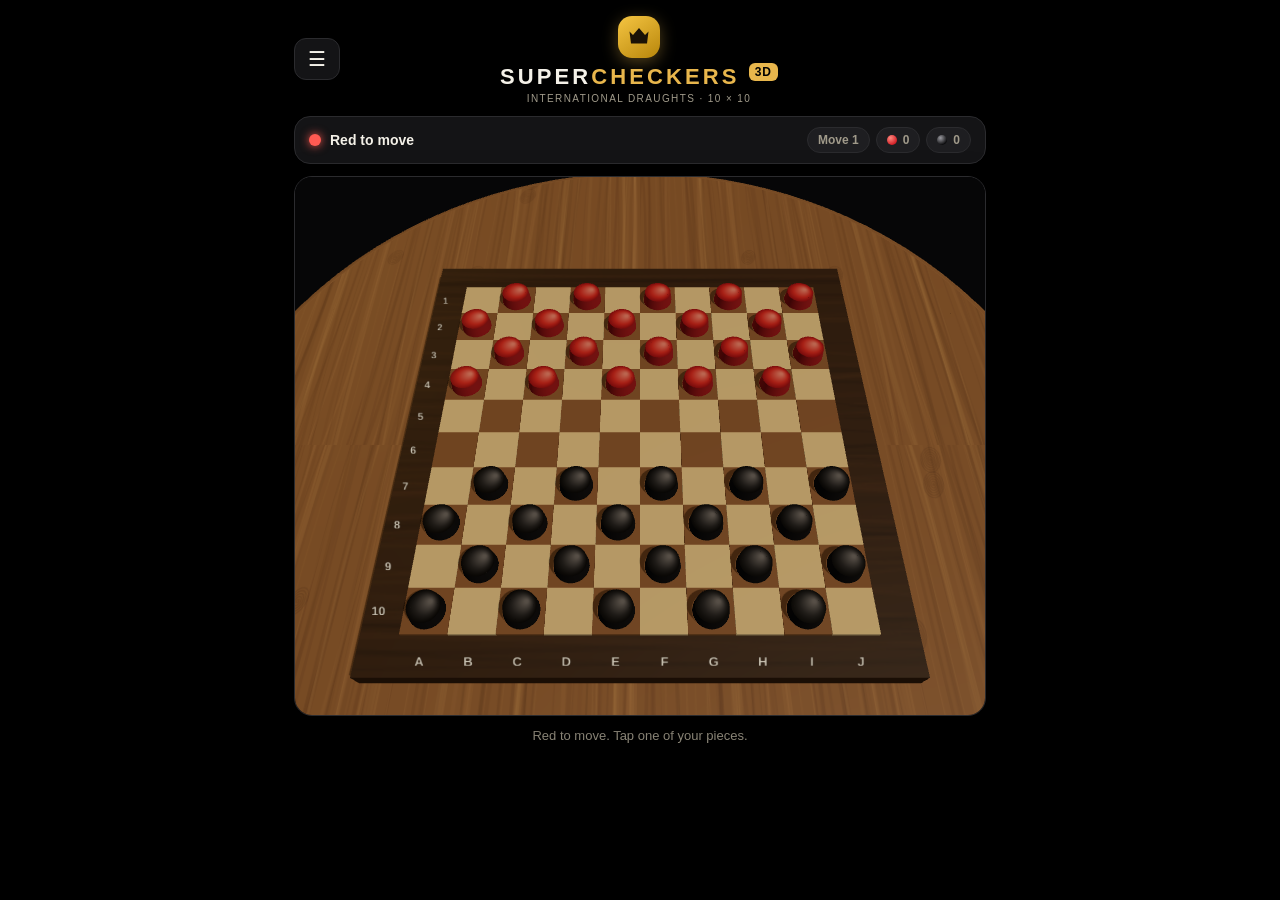
==== commit be53869e: "Fix 3D side menu contrast and add round cafe table" ====
--- a/3d.html
+++ b/3d.html
@@ -42,10 +42,21 @@
 /* ---- side drawer ---- */
 .sc-backdrop{position:fixed;inset:0;background:rgba(0,0,0,.55);z-index:55;opacity:0;pointer-events:none;transition:opacity .25s}
 .sc-backdrop.open{opacity:1;pointer-events:auto}
-.sc-drawer{position:fixed;top:0;left:0;bottom:0;width:min(84vw,320px);background:#101013;border-right:1px solid var(--hatch-widget-border);z-index:60;transform:translateX(-105%);transition:transform .28s ease;padding:16px 14px 24px;overflow-y:auto;display:flex;flex-direction:column;gap:10px}
+.sc-drawer{--hatch-widget-bg:#000;--hatch-widget-text:#f4f1e8;--hatch-widget-muted:#a09a8a;--hatch-widget-border:#2b2b2e;--hatch-widget-surface:#141416;--hatch-widget-surface-muted:#1e1e21;--hatch-widget-accent:#e8b64c;--hatch-widget-on-accent:#1a1206;--hatch-widget-focus:#e8b64c;--hatch-widget-shadow:0 10px 30px rgba(0,0,0,.6);position:fixed;top:0;left:0;bottom:0;width:min(84vw,320px);background:#141416;color:#f4f1e8;border-right:1px solid #2b2b2e;z-index:60;transform:translateX(-105%);transition:transform .28s ease;padding:16px 14px 24px;overflow-y:auto;display:flex;flex-direction:column;gap:10px}
 .sc-drawer.open{transform:none}
 .sc-drawer-head{display:flex;align-items:center;justify-content:space-between;padding:2px 4px 6px}
-.sc-drawer-head strong{font-size:16px;letter-spacing:.06em}
+.sc-drawer-head strong{font-size:16px;letter-spacing:.06em;color:#f4f1e8}
+.sc-drawer .sc-card{background:#141416;border:1px solid #2b2b2e}
+.sc-drawer .sc-card-label{color:#a09a8a}
+.sc-drawer .sc-card-row + .sc-card-row{border-top-color:#2b2b2e}
+.sc-drawer .sc-switch{color:#f4f1e8}
+.sc-drawer .sc-switch .tk{background:#2c2c2e;border-color:#2b2b2e}
+.sc-drawer .sc-switch input:checked + .tk{background:#e8b64c;border-color:transparent}
+.sc-drawer .sc-seg{background:#000;border:1px solid #2b2b2e}
+.sc-drawer .sc-seg-btn{color:#a09a8a}
+.sc-drawer .sc-seg-btn.on{background:#e8b64c;color:#1a1206}
+.sc-drawer .sc-btn{background:#1e1e21;border:1px solid #2b2b2e;color:#f4f1e8}
+.sc-drawer .sc-btn.gold{background:linear-gradient(145deg,#f5c542,#d99a26);border:0;color:#1a1206}
 .sc-x2{min-height:0;padding:8px 14px;font-size:18px;line-height:1}
 .sc-card{background:var(--hatch-widget-surface);border:1px solid var(--hatch-widget-border);border-radius:18px;padding:12px 16px;width:100%}
 .sc-card-label{font-size:11px;font-weight:800;letter-spacing:.14em;color:var(--hatch-widget-muted);text-transform:uppercase;margin-bottom:6px}
@@ -99,7 +110,6 @@
   <div id="sc3d-view" aria-label="3D checkers board. Drag to rotate, tap a piece to move."></div>
   <div class="sc-status" id="sc-status">Loading&hellip;</div>
   <div class="sc-explain sc-hidden" id="sc-explain"></div>
-</div>
 <div class="sc-backdrop" id="sc3d-backdrop"></div>
 <aside class="sc-drawer" id="sc3d-drawer" aria-label="Settings menu">
   <div class="sc-drawer-head"><strong>MENU</strong><button class="sc-btn sc-x2" id="sc3d-close" aria-label="Close menu">&times;</button></div>
@@ -146,6 +156,7 @@
     <div id="sc-games"></div>
     <div id="sc-rank" class="sc-hidden"></div>
   </div>
+</div>
 </div>
 <script type="importmap">
 {"imports":{"three":"./vendor/three.module.js","three/addons/":"./vendor/"}}
@@ -496,9 +507,38 @@
   tx.colorSpace=THREE.SRGBColorSpace;
   return tx;
 }
+/* warm honey-oak cafe tabletop: long grain streaks + knots */
+function cafeWoodTexture(){
+  var cv=document.createElement('canvas'); cv.width=cv.height=512;
+  var g=cv.getContext('2d');
+  g.fillStyle='#9a6a3e'; g.fillRect(0,0,512,512);
+  var i,y;
+  for(i=0;i<120;i++){
+    y=Math.random()*512;
+    g.strokeStyle=Math.random()<0.55?'#6e4526':'#c99a63';
+    g.globalAlpha=0.10+Math.random()*0.16;
+    g.lineWidth=1+Math.random()*3.5;
+    g.beginPath();
+    g.moveTo(-10,y);
+    g.bezierCurveTo(140,y+(Math.random()*24-12),340,y+(Math.random()*24-12),522,y+(Math.random()*18-9));
+    g.stroke();
+  }
+  var k,kx,ky,kr,r2;
+  for(k=0;k<7;k++){
+    kx=Math.random()*512; ky=Math.random()*512; kr=4+Math.random()*10;
+    for(r2=kr;r2>0;r2-=2){
+      g.strokeStyle='#5e3a20'; g.globalAlpha=0.22; g.lineWidth=1.5;
+      g.beginPath(); g.ellipse(kx,ky,r2*1.6,r2,0.3,0,Math.PI*2); g.stroke();
+    }
+  }
+  g.globalAlpha=1;
+  var tx2=new THREE.CanvasTexture(cv);
+  tx2.wrapS=tx2.wrapT=THREE.RepeatWrapping;
+  tx2.colorSpace=THREE.SRGBColorSpace;
+  tx2.anisotropy=8;
+  return tx2;
+}
 var frameTex=woodTexture('#3a2412','#1c0f06','#5a3a20');
-var tableTex=woodTexture('#4a2f1a','#241305','#6b4a2c');
-tableTex.repeat.set(3,3);
 function sqPos(r,c){ return new THREE.Vector3(c-4.5,0,r-4.5); }
 /* board squares */
 var squareMeshes=[];
@@ -527,12 +567,24 @@
 );
 trim.position.y=-0.155;
 scene.add(trim);
-/* cafe table */
-var tableMat=new THREE.MeshStandardMaterial({map:tableTex,roughness:0.6,metalness:0.05});
-var table=new THREE.Mesh(new THREE.CylinderGeometry(15,15,1,56),tableMat);
-table.position.y=-1.09;
-table.receiveShadow=true;
-scene.add(table);
+/* round wooden cafe table: warm oak top, rounded bullnose edge, dark pedestal base */
+var cafeTex=cafeWoodTexture(); cafeTex.repeat.set(2,2);
+var cafeMat=new THREE.MeshStandardMaterial({map:cafeTex,roughness:0.55,metalness:0.05});
+var tableTop=new THREE.Mesh(new THREE.CylinderGeometry(11,11,0.7,72),cafeMat);
+tableTop.position.y=-0.94;
+tableTop.receiveShadow=true; tableTop.castShadow=true;
+scene.add(tableTop);
+var tableEdge=new THREE.Mesh(new THREE.TorusGeometry(11,0.35,20,96),cafeMat);
+tableEdge.rotation.x=Math.PI/2; tableEdge.position.y=-0.94;
+tableEdge.castShadow=true;
+scene.add(tableEdge);
+var ironMat=new THREE.MeshStandardMaterial({color:0x191411,roughness:0.45,metalness:0.75});
+var pedestal=new THREE.Mesh(new THREE.CylinderGeometry(1.0,1.35,7,32),ironMat);
+pedestal.position.y=-4.79; pedestal.castShadow=true;
+scene.add(pedestal);
+var footBase=new THREE.Mesh(new THREE.CylinderGeometry(3.0,3.3,0.5,48),ironMat);
+footBase.position.y=-8.54; footBase.receiveShadow=true;
+scene.add(footBase);
 /* coordinate labels */
 function labelSprite(txt){
   var cv=document.createElement('canvas'); cv.width=128; cv.height=64;
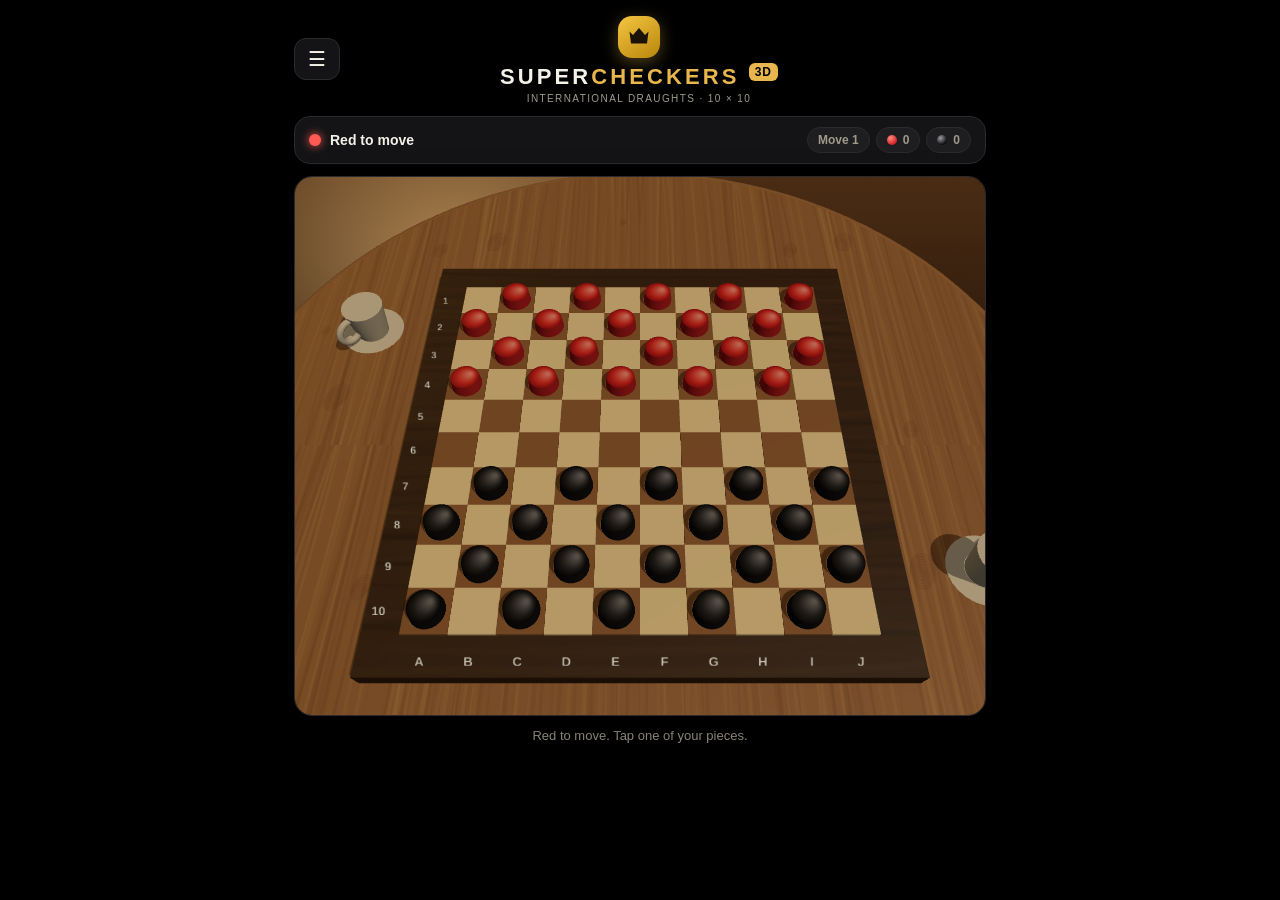
==== commit ed5c3103: "Cafe look for 3D scene, lock camera static" ====
--- a/3d.html
+++ b/3d.html
@@ -107,7 +107,7 @@
       <span class="sc-chip" title="Black pieces captured"><span class="sc-minidot b"></span><span id="sc-cap-b">0</span></span>
     </div>
   </div>
-  <div id="sc3d-view" aria-label="3D checkers board. Drag to rotate, tap a piece to move."></div>
+  <div id="sc3d-view" aria-label="3D checkers board. Tap a piece to move."></div>
   <div class="sc-status" id="sc-status">Loading&hellip;</div>
   <div class="sc-explain sc-hidden" id="sc-explain"></div>
 <div class="sc-backdrop" id="sc3d-backdrop"></div>
@@ -163,7 +163,6 @@
 </script>
 <script type="module">
 import * as THREE from 'three';
-import { OrbitControls } from 'three/addons/OrbitControls.js';
 'use strict';
 /*ENGINE-START*/
 var SC_N = 10;
@@ -461,18 +460,29 @@
 renderer.outputColorSpace=THREE.SRGBColorSpace;
 viewEl.appendChild(renderer.domElement);
 var scene=new THREE.Scene();
-scene.background=new THREE.Color(0x060607);
-scene.fog=new THREE.Fog(0x060607,24,44);
+/* warm cafe backdrop: canvas gradient with a soft window-light glow */
+function cafeBackdropTexture(){
+  var cv=document.createElement('canvas'); cv.width=512; cv.height=512;
+  var g=cv.getContext('2d');
+  var grad=g.createLinearGradient(0,0,0,512);
+  grad.addColorStop(0,'#4a2c14');
+  grad.addColorStop(0.45,'#241408');
+  grad.addColorStop(1,'#0b0603');
+  g.fillStyle=grad; g.fillRect(0,0,512,512);
+  var glow=g.createRadialGradient(120,80,10,120,80,220);
+  glow.addColorStop(0,'rgba(255,205,130,0.55)');
+  glow.addColorStop(1,'rgba(255,205,130,0)');
+  g.fillStyle=glow; g.fillRect(0,0,512,512);
+  var tx=new THREE.CanvasTexture(cv);
+  tx.colorSpace=THREE.SRGBColorSpace;
+  return tx;
+}
+scene.background=cafeBackdropTexture();
+scene.fog=new THREE.Fog(0x140b05,24,44);
 var camera=new THREE.PerspectiveCamera(45,1,0.1,120);
 camera.position.set(0,13.5,8.8);
-var controls=new OrbitControls(camera,renderer.domElement);
-controls.target.set(0,0,0.4);
-controls.enableDamping=true;
-controls.dampingFactor=0.08;
-controls.maxPolarAngle=Math.PI*0.44;
-controls.minDistance=6;
-controls.maxDistance=30;
-controls.enablePan=false;
+camera.lookAt(0,0,0.4);
+/* camera is fixed: the board stays put; taps select pieces */
 scene.add(new THREE.HemisphereLight(0xfff2dd,0x1a1210,0.55));
 var sun=new THREE.DirectionalLight(0xffe9c4,1.35);
 sun.position.set(7,14,5);
@@ -585,6 +595,53 @@
 var footBase=new THREE.Mesh(new THREE.CylinderGeometry(3.0,3.3,0.5,48),ironMat);
 footBase.position.y=-8.54; footBase.receiveShadow=true;
 scene.add(footBase);
+/* soft warm bokeh light spots drifting in the cafe background (cheap: one texture, additive sprites) */
+function bokehTexture(){
+  var cv=document.createElement('canvas'); cv.width=cv.height=128;
+  var g=cv.getContext('2d');
+  var gr=g.createRadialGradient(64,64,4,64,64,62);
+  gr.addColorStop(0,'rgba(255,220,160,1)');
+  gr.addColorStop(0.35,'rgba(255,200,130,0.55)');
+  gr.addColorStop(1,'rgba(255,190,120,0)');
+  g.fillStyle=gr; g.fillRect(0,0,128,128);
+  var tx=new THREE.CanvasTexture(cv); tx.colorSpace=THREE.SRGBColorSpace; return tx;
+}
+var bokehTex=bokehTexture();
+var bokehCols=[0xffca7a,0xfff0d6,0xffb46b,0xffe6b8];
+var bokeh=[];
+var _bi;
+for(_bi=0;_bi<18;_bi++){
+  var bm=new THREE.SpriteMaterial({map:bokehTex,color:bokehCols[_bi%4],transparent:true,opacity:0.25+Math.random()*0.4,blending:THREE.AdditiveBlending,depthWrite:false,fog:false});
+  var bs=new THREE.Sprite(bm);
+  var bsz=0.7+Math.random()*1.8;
+  bs.scale.set(bsz,bsz,1);
+  var bbx=(Math.random()*2-1)*15, bby=2+Math.random()*9, bbz=-10-Math.random()*8;
+  bs.position.set(bbx,bby,bbz);
+  bs.userData={bx:bbx,by:bby,sp:0.2+Math.random()*0.3,ph:Math.random()*6.28};
+  scene.add(bs); bokeh.push(bs);
+}
+/* two simple coffee cups on the table */
+function makeCup(x,z,rotY){
+  var grp=new THREE.Group();
+  var cer=new THREE.MeshStandardMaterial({color:0xd8d2c4,roughness:0.5,metalness:0.05});
+  var saucer=new THREE.Mesh(new THREE.CylinderGeometry(0.85,0.7,0.09,28),cer);
+  saucer.position.y=0.045; saucer.receiveShadow=true;
+  grp.add(saucer);
+  var cup=new THREE.Mesh(new THREE.CylinderGeometry(0.55,0.42,1.0,28),cer);
+  cup.position.y=0.55; cup.castShadow=true; cup.receiveShadow=true;
+  grp.add(cup);
+  var latte=new THREE.Mesh(new THREE.CircleGeometry(0.48,28),new THREE.MeshStandardMaterial({color:0xb98a5a,roughness:0.7}));
+  latte.rotation.x=-Math.PI/2; latte.position.y=0.97;
+  grp.add(latte);
+  var handle=new THREE.Mesh(new THREE.TorusGeometry(0.32,0.09,12,24),cer);
+  handle.position.set(0.62,0.6,0); handle.castShadow=true;
+  grp.add(handle);
+  grp.position.set(x,-0.59,z);
+  grp.rotation.y=rotY;
+  scene.add(grp);
+}
+makeCup(7.8,3.4,0.6);
+makeCup(-7.6,-3.8,-2.2);
 /* coordinate labels */
 function labelSprite(txt){
   var cv=document.createElement('canvas'); cv.width=128; cv.height=64;
@@ -968,7 +1025,13 @@
     try{ t.fn(k); }catch(err){}
     if(k>=1){ tweens.splice(i,1); if(t.done){ try{ t.done(); }catch(err2){} } }
   }
-  controls.update();
+  /* camera is fixed: the board stays put */
+  var _bt=clock.elapsedTime;
+  for(var _q=0;_q<bokeh.length;_q++){
+    var _b=bokeh[_q];
+    _b.position.x=_b.userData.bx+Math.sin(_bt*_b.userData.sp+_b.userData.ph)*0.35;
+    _b.position.y=_b.userData.by+Math.cos(_bt*_b.userData.sp*0.8+_b.userData.ph)*0.25;
+  }
   renderer.render(scene,camera);
 }
 function scInit(){
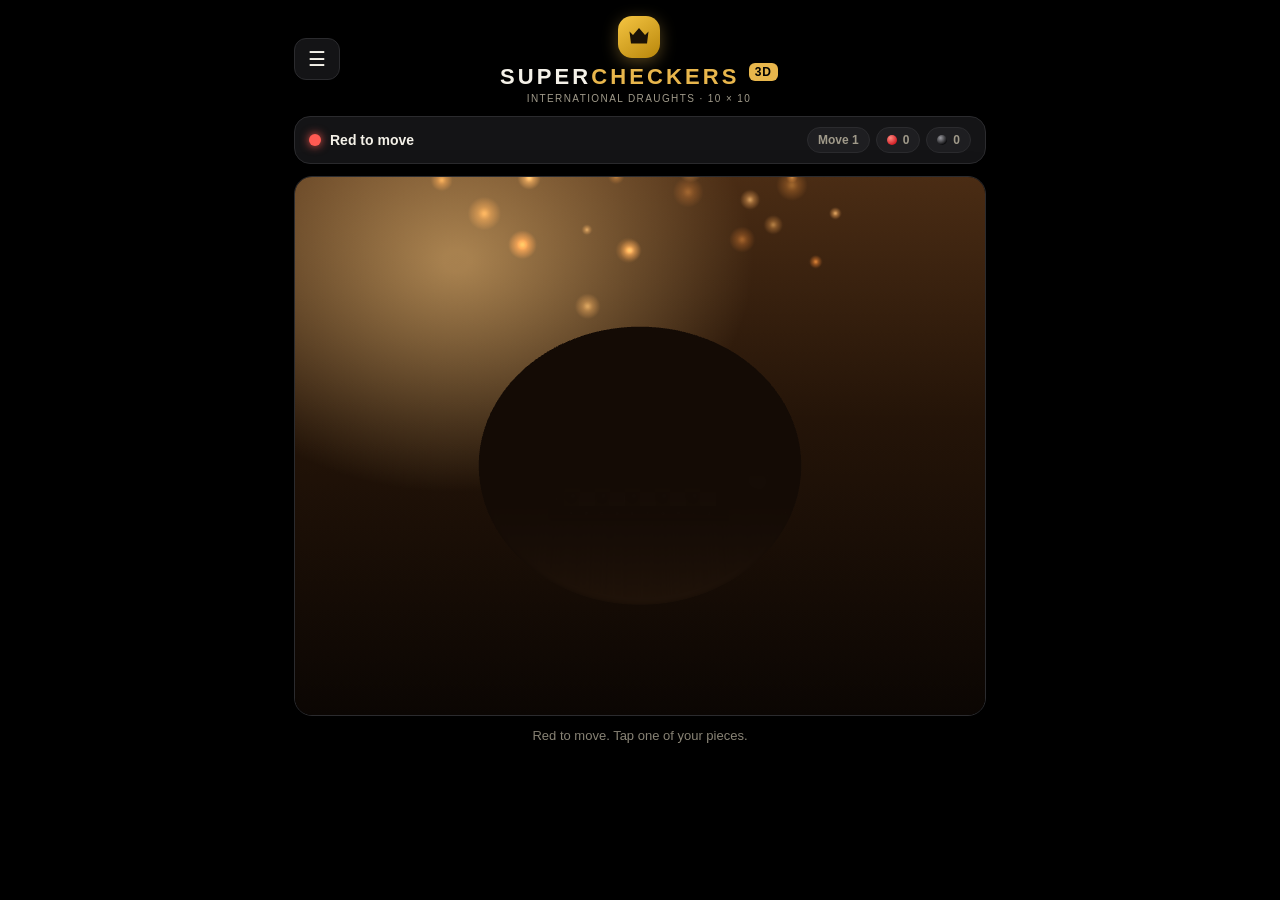
==== commit fa4bfb74: "Zoom out 3D camera, slow AI move animation" ====
--- a/3d.html
+++ b/3d.html
@@ -480,9 +480,9 @@
 scene.background=cafeBackdropTexture();
 scene.fog=new THREE.Fog(0x140b05,24,44);
 var camera=new THREE.PerspectiveCamera(45,1,0.1,120);
-camera.position.set(0,13.5,8.8);
+camera.position.set(0,38.3,24.2);
 camera.lookAt(0,0,0.4);
-/* camera is fixed: the board stays put; taps select pieces */
+/* camera is fixed and pulled back: whole cafe table, cups and backdrop in frame */
 scene.add(new THREE.HemisphereLight(0xfff2dd,0x1a1210,0.55));
 var sun=new THREE.DirectionalLight(0xffe9c4,1.35);
 sun.position.set(7,14,5);
@@ -789,7 +789,8 @@
 }
 /* Animate one full move: slide or jump-arc through each path leg,
    removing captured pieces as they are jumped over. */
-function animateMove(mesh,move){
+function animateMove(mesh,move,timeScale){
+  var ts=timeScale||1; /* AI moves pass 2 for a slower, followable animation */
   animating=true;
   return new Promise(function(resolve){
     var pts=[mesh.position.clone()], i;
@@ -800,7 +801,7 @@
       var from=pts[li], to=pts[li+1];
       var isCap=li<move.caps.length;
       var capMesh=isCap?pieceMap[pk(move.caps[li][0],move.caps[li][1])]:null;
-      var dur=isCap?0.5:0.32;
+      var dur=(isCap?0.5:0.32)*ts;
       tw(dur,function(k){
         var x=from.x+(to.x-from.x)*k, z=from.z+(to.z-from.z)*k;
         var y=isCap?Math.sin(k*Math.PI)*1.35:0.03*Math.sin(k*Math.PI);
@@ -827,7 +828,7 @@
   var adv=scAdviceFor(m.hintWhy||{caps:0});
   return '<h4>'+adv.t+'</h4><p>'+adv.b+'</p>';
 }
-function scDoMove(m){
+function scDoMove(m,isAI){
   S.history.push({b:JSON.stringify(S.board),t:S.turn,n:S.moveCount});
   if(S.history.length>400) S.history.shift();
   var mesh=pieceMap[pk(m.from[0],m.from[1])];
@@ -848,7 +849,7 @@
   }
   scSave();
   if(mesh){
-    animateMove(mesh,m).then(function(){
+    animateMove(mesh,m,isAI?2:1).then(function(){
       buildPieces();
       if(res.promoted) goldFlash(m.to[0],m.to[1]);
       scRender();
@@ -879,7 +880,15 @@
     S.aiThinking=false;
     if(!S.gameActive || S.turn!=='r'){ scSave(); return; }
     var mv=scBestAIMove(S.board,S.settings.depth,S.settings.force);
-    if(mv) scDoMove(mv);
+    if(mv){
+      /* beat so the eye catches the piece, then a slower animation */
+      scEphemeral.sel={r:mv.from[0],c:mv.from[1]}; scEphemeral.moves=[]; scRender();
+      setTimeout(function(){
+        if(tok!==scEphemeral.aiTok) return;
+        if(!S.gameActive || S.turn!=='r'){ scEphemeral.sel=null; scSave(); return; }
+        scDoMove(mv,true);
+      },600);
+    }
     else { S.gameActive=false; scRecord('Black'); S.status='Black wins the game.'; S.explanation=''; scSave(); }
   },450);
 }
@@ -920,6 +929,19 @@
       if(o.userData && o.userData.sq) return o.userData.sq;
       o=o.parent;
     }
+  }
+  /* fallback: nearest square center to the board-plane hit, so taps stay
+     comfortable now the camera sits further back */
+  var plane=new THREE.Plane(new THREE.Vector3(0,1,0),0);
+  var pt=new THREE.Vector3();
+  if(raycaster.ray.intersectPlane(plane,pt)){
+    var br=Math.round(pt.z+4.5), bc=Math.round(pt.x+4.5), best=null, bd=0.8;
+    for(var r=Math.max(0,br-1);r<=Math.min(9,br+1);r++)
+      for(var c=Math.max(0,bc-1);c<=Math.min(9,bc+1);c++){
+        var sp=sqPos(r,c), d=Math.hypot(sp.x-pt.x,sp.z-pt.z);
+        if(d<bd){ bd=d; best={r:r,c:c}; }
+      }
+    if(best) return best;
   }
   return null;
 }
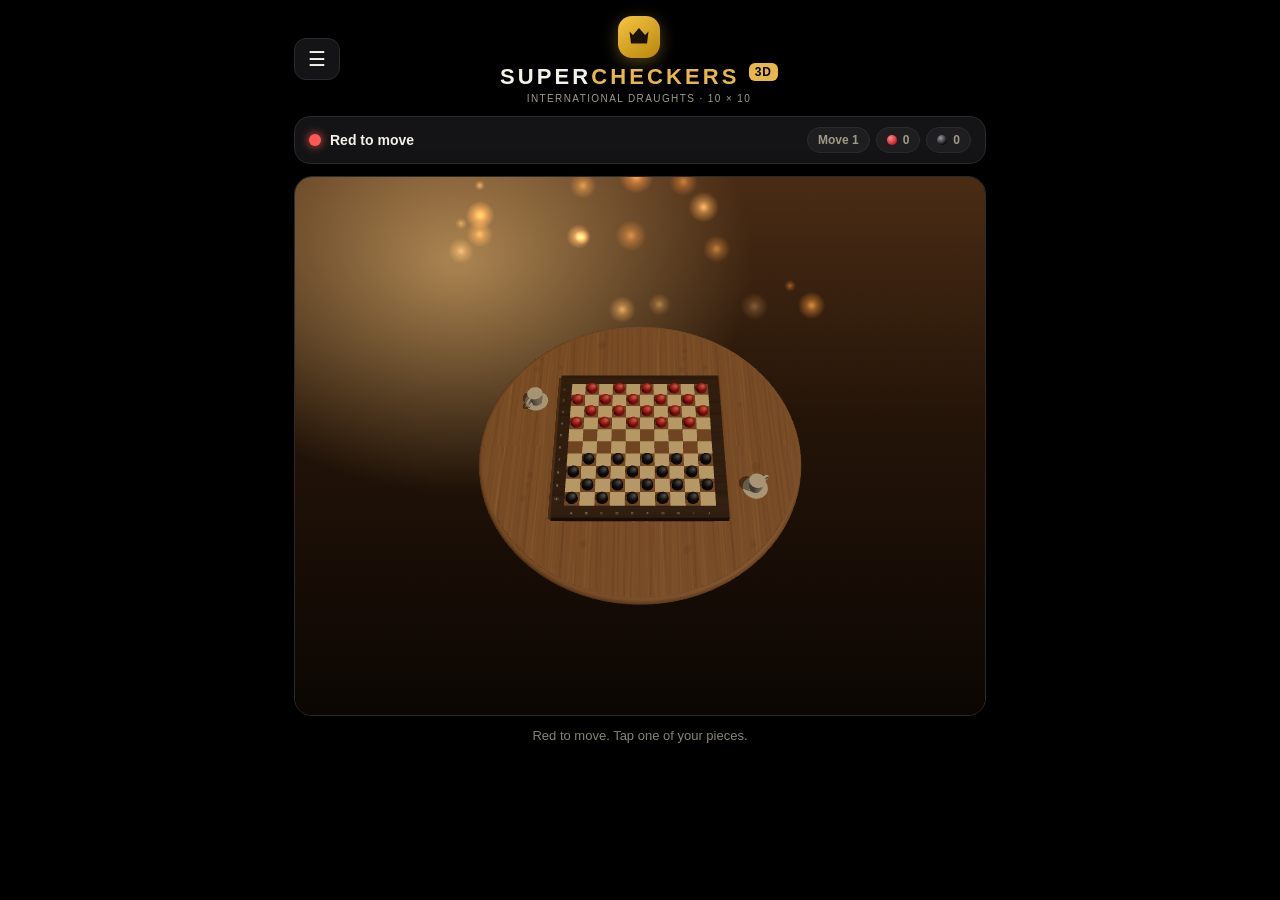
==== commit 71d5f110: "Fix 3D fog washing out the board at zoomed-out camera distance" ====
--- a/3d.html
+++ b/3d.html
@@ -478,7 +478,7 @@
   return tx;
 }
 scene.background=cafeBackdropTexture();
-scene.fog=new THREE.Fog(0x140b05,24,44);
+scene.fog=new THREE.Fog(0x140b05,55,115);
 var camera=new THREE.PerspectiveCamera(45,1,0.1,120);
 camera.position.set(0,38.3,24.2);
 camera.lookAt(0,0,0.4);
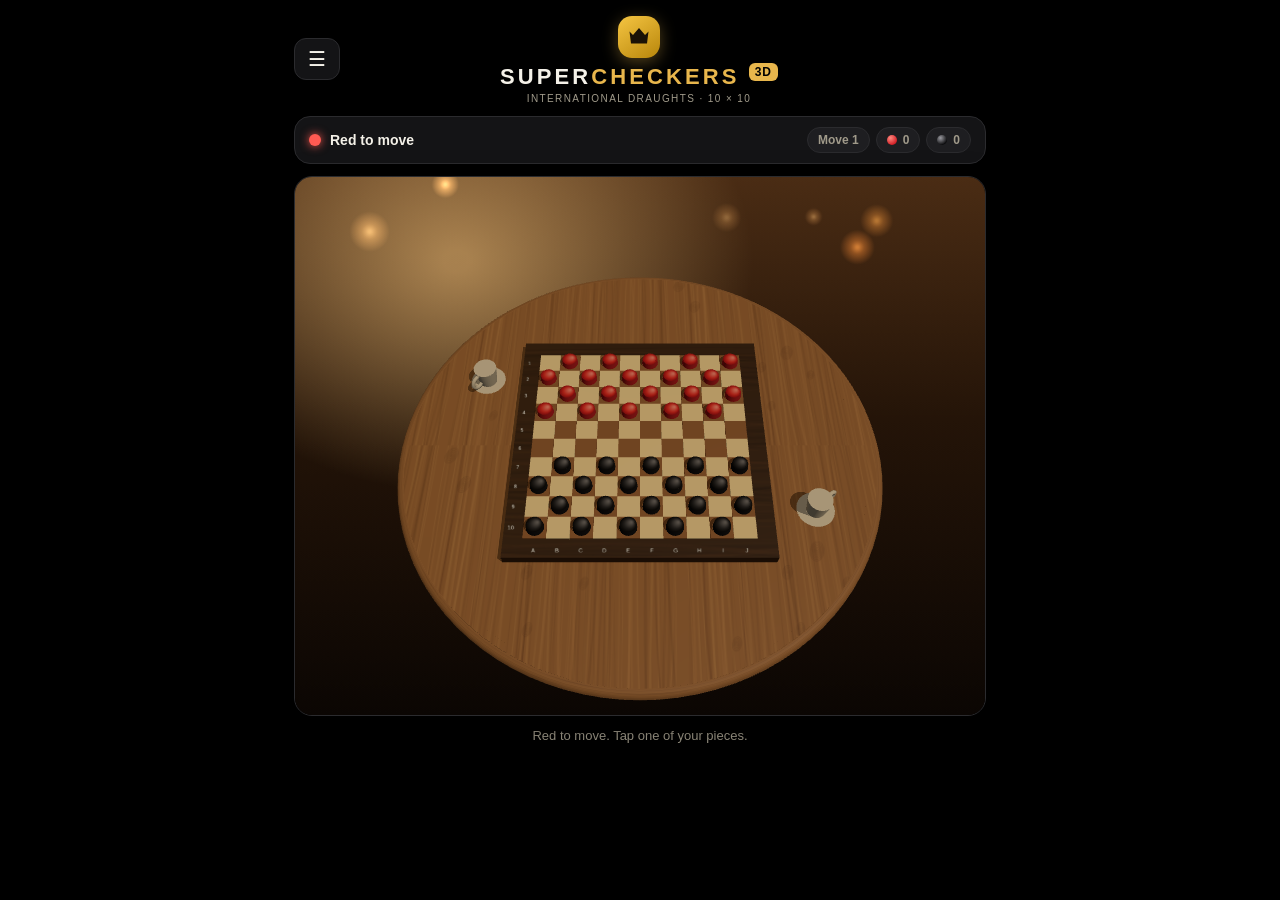
==== commit 64ff70e6: "Zoom 3D camera in for larger, tappable pieces" ====
--- a/3d.html
+++ b/3d.html
@@ -480,7 +480,7 @@
 scene.background=cafeBackdropTexture();
 scene.fog=new THREE.Fog(0x140b05,55,115);
 var camera=new THREE.PerspectiveCamera(45,1,0.1,120);
-camera.position.set(0,38.3,24.2);
+camera.position.set(0,25.5,16.2);
 camera.lookAt(0,0,0.4);
 /* camera is fixed and pulled back: whole cafe table, cups and backdrop in frame */
 scene.add(new THREE.HemisphereLight(0xfff2dd,0x1a1210,0.55));
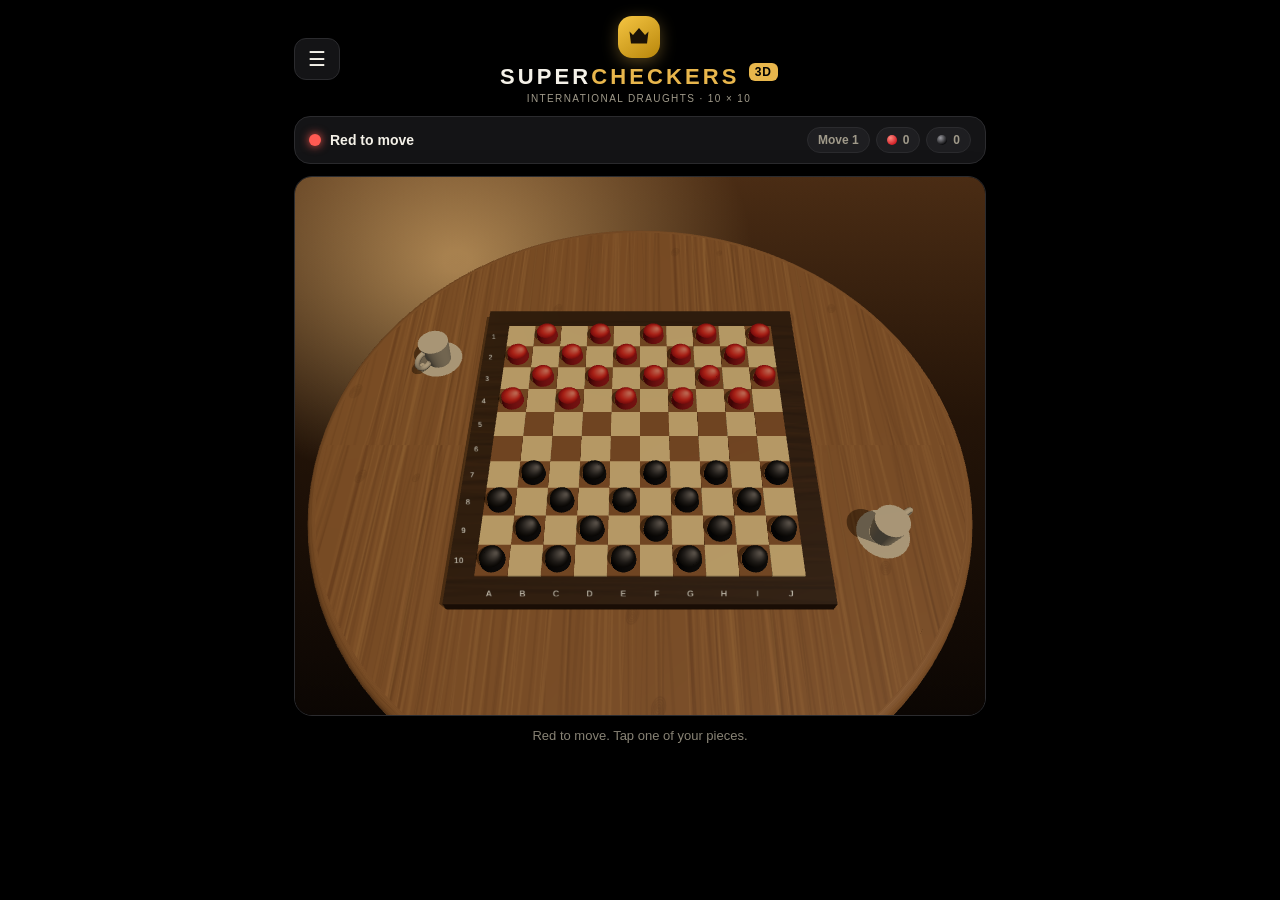
==== commit 316fa2b3: "Zoom 3D camera in closer for bigger pieces" ====
--- a/3d.html
+++ b/3d.html
@@ -480,7 +480,7 @@
 scene.background=cafeBackdropTexture();
 scene.fog=new THREE.Fog(0x140b05,55,115);
 var camera=new THREE.PerspectiveCamera(45,1,0.1,120);
-camera.position.set(0,25.5,16.2);
+camera.position.set(0,18.7,12.0);
 camera.lookAt(0,0,0.4);
 /* camera is fixed and pulled back: whole cafe table, cups and backdrop in frame */
 scene.add(new THREE.HemisphereLight(0xfff2dd,0x1a1210,0.55));
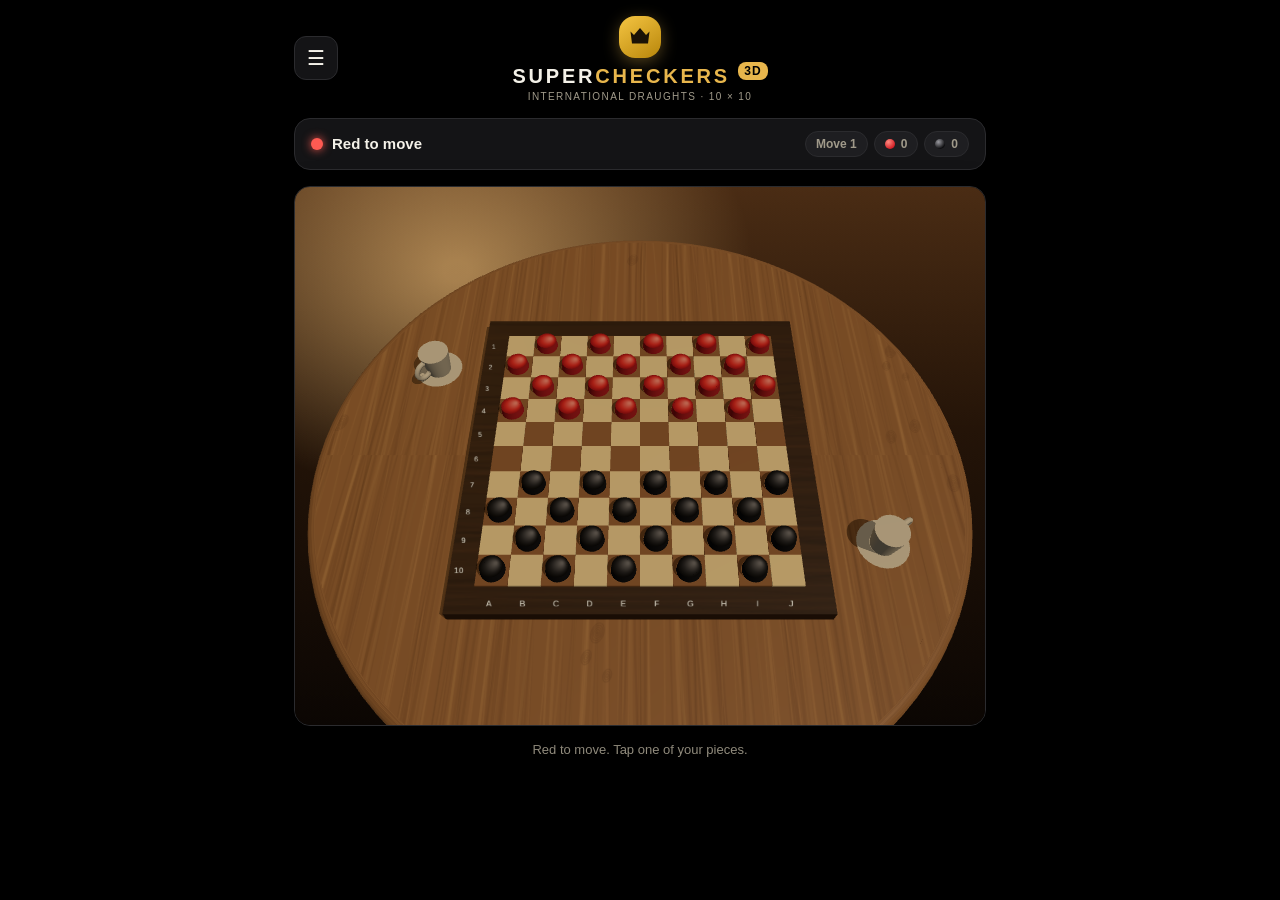
==== commit a2410550: "Apple HIG redesign of 3D page" ====
--- a/3d.html
+++ b/3d.html
@@ -7,21 +7,21 @@
 <style>
 html,body{background:#000;margin:0}
 #sc3d-root{--hatch-widget-bg:#000;--hatch-widget-text:#f4f1e8;--hatch-widget-muted:#a09a8a;--hatch-widget-border:#2b2b2e;--hatch-widget-surface:#141416;--hatch-widget-surface-muted:#1e1e21;--hatch-widget-accent:#e8b64c;--hatch-widget-on-accent:#1a1206;--hatch-widget-focus:#e8b64c;--hatch-widget-shadow:0 10px 30px rgba(0,0,0,.6);background:#000}
-#sc3d-root{box-sizing:border-box;font-family:-apple-system,BlinkMacSystemFont,"SF Pro Text",Inter,"Segoe UI",Roboto,Helvetica,Arial,sans-serif;color:var(--hatch-widget-text);width:100%;max-width:720px;margin:0 auto;padding:14px 14px 30px;display:flex;flex-direction:column;gap:12px;align-items:center;min-height:100vh}
+#sc3d-root{box-sizing:border-box;font-family:-apple-system,BlinkMacSystemFont,"SF Pro Text",Inter,"Segoe UI",Roboto,Helvetica,Arial,sans-serif;color:var(--hatch-widget-text);width:100%;max-width:720px;margin:0 auto;padding:14px 14px calc(30px + env(safe-area-inset-bottom));display:flex;flex-direction:column;gap:16px;align-items:center;min-height:100vh}
 #sc3d-root *{box-sizing:border-box;-webkit-tap-highlight-color:transparent}
 .sc3d-topbar{width:100%;display:flex;align-items:center;justify-content:space-between;gap:8px}
-.sc-hamb{background:var(--hatch-widget-surface);border:1px solid var(--hatch-widget-border);border-radius:12px;color:var(--hatch-widget-text);font-size:20px;line-height:1;padding:10px 13px;cursor:pointer;font-family:inherit}
-.sc-hamb:active{transform:scale(.95)}
-.sc-hamb-sp{width:48px}
+.sc-hamb{background:var(--hatch-widget-surface);border:1px solid var(--hatch-widget-border);border-radius:12px;color:var(--hatch-widget-text);font-size:20px;line-height:1;min-width:44px;min-height:44px;padding:0;display:inline-flex;align-items:center;justify-content:center;cursor:pointer;font-family:inherit}
+.sc-hamb:active{transform:scale(.95);background:var(--hatch-widget-surface-muted)}
+.sc-hamb-sp{width:44px}
 .sc-brand{display:flex;flex-direction:column;align-items:center;gap:0;margin-top:2px}
-.sc-logo{width:42px;height:42px;border-radius:14px;background:linear-gradient(145deg,#f5c542,#b8860b);display:flex;align-items:center;justify-content:center;box-shadow:0 4px 16px rgba(232,182,76,.35)}
+.sc-logo{width:42px;height:42px;border-radius:16px;background:linear-gradient(145deg,#f5c542,#b8860b);display:flex;align-items:center;justify-content:center;box-shadow:0 4px 16px rgba(232,182,76,.35)}
 .sc-logo svg{width:24px;height:24px;color:#1a1206}
-.sc-title{font-size:22px;font-weight:800;margin:6px 0 0;letter-spacing:.14em}
+.sc-title{font-size:20px;font-weight:800;margin:6px 0 0;letter-spacing:.14em}
 .sc-title .gold{color:var(--hatch-widget-accent)}
-.sc-3dtag{font-size:12px;vertical-align:super;color:#000;background:var(--hatch-widget-accent);border-radius:6px;padding:2px 6px;letter-spacing:.08em}
+.sc-3dtag{font-size:12px;vertical-align:super;color:#000;background:var(--hatch-widget-accent);border-radius:8px;padding:2px 6px;letter-spacing:.08em}
 .sc-sub{font-size:10px;color:var(--hatch-widget-muted);margin:3px 0 0;letter-spacing:.14em;text-transform:uppercase}
-.sc-infobar{width:100%;display:flex;align-items:center;justify-content:space-between;gap:8px;background:var(--hatch-widget-surface);border:1px solid var(--hatch-widget-border);border-radius:16px;padding:10px 14px}
-.sc-turn{display:flex;align-items:center;gap:9px;font-weight:700;font-size:14px;min-width:0}
+.sc-infobar{width:100%;display:flex;align-items:center;justify-content:space-between;gap:8px;background:var(--hatch-widget-surface);border:1px solid var(--hatch-widget-border);border-radius:16px;padding:12px 16px}
+.sc-turn{display:flex;align-items:center;gap:9px;font-weight:700;font-size:15px;min-width:0}
 .sc-turn-dot{width:12px;height:12px;border-radius:50%;flex:none}
 .sc-turn-dot.r{background:#ff5a52;box-shadow:0 0 10px #ff5a52;animation:sc-pulse 1.6s infinite}
 .sc-turn-dot.b{background:#ececf0;box-shadow:0 0 10px rgba(236,236,240,.8);animation:sc-pulse 1.6s infinite}
@@ -32,19 +32,20 @@
 .sc-minidot{width:10px;height:10px;border-radius:50%;display:inline-block;flex:none}
 .sc-minidot.r{background:radial-gradient(circle at 35% 30%,#ff8a80,#d21f26 72%)}
 .sc-minidot.b{background:radial-gradient(circle at 35% 30%,#9a9aa0,#0c0c0e 72%)}
-#sc3d-view{width:100%;height:min(62vh,540px);min-height:340px;border-radius:18px;overflow:hidden;border:1px solid var(--hatch-widget-border);box-shadow:var(--hatch-widget-shadow);position:relative;background:#060607;touch-action:none}
+#sc3d-view{width:100%;height:min(62vh,540px);min-height:340px;border-radius:16px;overflow:hidden;border:1px solid var(--hatch-widget-border);box-shadow:var(--hatch-widget-shadow);position:relative;background:#060607;touch-action:none}
 #sc3d-view canvas{display:block;width:100%;height:100%}
 .sc-status{font-size:13px;color:var(--hatch-widget-muted);text-align:center;min-height:20px;padding:0 8px}
-.sc-explain{background:var(--hatch-widget-surface);border:1px solid var(--hatch-widget-border);border-left:3px solid var(--hatch-widget-accent);border-radius:14px;padding:12px 16px;font-size:13px;width:100%}
+.sc-explain{background:var(--hatch-widget-surface);border:1px solid var(--hatch-widget-border);border-left:3px solid var(--hatch-widget-accent);border-radius:12px;padding:16px;font-size:13px;width:100%}
 .sc-explain h4{margin:0 0 4px;font-size:14px;color:var(--hatch-widget-accent)}
 .sc-explain p{margin:0;color:var(--hatch-widget-text);line-height:1.45}
 .sc-hidden{display:none !important}
 /* ---- side drawer ---- */
 .sc-backdrop{position:fixed;inset:0;background:rgba(0,0,0,.55);z-index:55;opacity:0;pointer-events:none;transition:opacity .25s}
 .sc-backdrop.open{opacity:1;pointer-events:auto}
-.sc-drawer{--hatch-widget-bg:#000;--hatch-widget-text:#f4f1e8;--hatch-widget-muted:#a09a8a;--hatch-widget-border:#2b2b2e;--hatch-widget-surface:#141416;--hatch-widget-surface-muted:#1e1e21;--hatch-widget-accent:#e8b64c;--hatch-widget-on-accent:#1a1206;--hatch-widget-focus:#e8b64c;--hatch-widget-shadow:0 10px 30px rgba(0,0,0,.6);position:fixed;top:0;left:0;bottom:0;width:min(84vw,320px);background:#141416;color:#f4f1e8;border-right:1px solid #2b2b2e;z-index:60;transform:translateX(-105%);transition:transform .28s ease;padding:16px 14px 24px;overflow-y:auto;display:flex;flex-direction:column;gap:10px}
+.sc-drawer{position:fixed;top:0;left:0;bottom:0;width:min(84vw,320px);background:#141416;color:#f4f1e8;border-right:1px solid #2b2b2e;z-index:60;transform:translateX(-105%);transition:transform .34s cubic-bezier(.3,.9,.3,1.06);padding:16px 16px calc(16px + env(safe-area-inset-bottom));overflow-y:auto;display:flex;flex-direction:column;gap:16px;box-shadow:16px 0 40px rgba(0,0,0,.55)}
 .sc-drawer.open{transform:none}
-.sc-drawer-head{display:flex;align-items:center;justify-content:space-between;padding:2px 4px 6px}
+@media (prefers-reduced-motion:reduce){.sc-drawer,.sc-backdrop,.sc-modal{transition-duration:.01ms !important}}
+.sc-drawer-head{display:flex;align-items:center;justify-content:space-between;padding:4px 0 4px 4px}
 .sc-drawer-head strong{font-size:16px;letter-spacing:.06em;color:#f4f1e8}
 .sc-drawer .sc-card{background:#141416;border:1px solid #2b2b2e}
 .sc-drawer .sc-card-label{color:#a09a8a}
@@ -57,31 +58,35 @@
 .sc-drawer .sc-seg-btn.on{background:#e8b64c;color:#1a1206}
 .sc-drawer .sc-btn{background:#1e1e21;border:1px solid #2b2b2e;color:#f4f1e8}
 .sc-drawer .sc-btn.gold{background:linear-gradient(145deg,#f5c542,#d99a26);border:0;color:#1a1206}
-.sc-x2{min-height:0;padding:8px 14px;font-size:18px;line-height:1}
-.sc-card{background:var(--hatch-widget-surface);border:1px solid var(--hatch-widget-border);border-radius:18px;padding:12px 16px;width:100%}
+.sc-drawer-head .sc-x{position:static;flex:none}
+.sc-card{background:var(--hatch-widget-surface);border:1px solid var(--hatch-widget-border);border-radius:16px;padding:16px;width:100%}
 .sc-card-label{font-size:11px;font-weight:800;letter-spacing:.14em;color:var(--hatch-widget-muted);text-transform:uppercase;margin-bottom:6px}
-.sc-card-row{display:flex;align-items:center;justify-content:space-between;gap:12px;padding:7px 0}
+.sc-card-row{display:flex;align-items:center;justify-content:space-between;gap:12px;padding:8px 0;min-height:52px}
 .sc-card-row + .sc-card-row{border-top:1px solid var(--hatch-widget-border)}
-.sc-switch{position:relative;display:flex;align-items:center;gap:12px;font-size:14px;font-weight:600;cursor:pointer;user-select:none}
+.sc-switch{position:relative;display:flex;align-items:center;gap:12px;font-size:14px;font-weight:600;cursor:pointer;user-select:none;min-height:44px;width:100%}
+.sc-switch:active .tk{opacity:.7}
 .sc-switch input{position:absolute;opacity:0;width:0;height:0}
 .sc-switch .tk{width:46px;height:27px;border-radius:14px;background:#2c2c2e;border:1px solid var(--hatch-widget-border);position:relative;flex:none;transition:background .18s}
 .sc-switch .tk::after{content:'';position:absolute;top:2px;left:2px;width:21px;height:21px;border-radius:50%;background:#8e8e93;transition:left .18s,background .18s}
 .sc-switch input:checked + .tk{background:var(--hatch-widget-accent);border-color:transparent}
 .sc-switch input:checked + .tk::after{left:20px;background:#1a1206}
-.sc-seg{display:flex;background:#000;border:1px solid var(--hatch-widget-border);border-radius:13px;padding:3px;gap:3px;flex:1}
-.sc-seg-btn{flex:1;border:0;background:transparent;color:var(--hatch-widget-muted);font-family:inherit;font-size:13px;font-weight:700;padding:9px 6px;border-radius:10px;cursor:pointer;transition:background .15s,color .15s}
+.sc-seg{display:flex;background:#000;border:1px solid var(--hatch-widget-border);border-radius:12px;padding:3px;gap:8px;flex:1}
+.sc-seg-btn{flex:1;border:0;background:transparent;color:var(--hatch-widget-muted);font-family:inherit;font-size:13px;font-weight:700;padding:9px 6px;min-height:44px;border-radius:8px;cursor:pointer;transition:background .15s,color .15s}
+.sc-seg-btn:active{opacity:.65}
 .sc-seg-btn.on{background:var(--hatch-widget-accent);color:var(--hatch-widget-on-accent)}
 .sc-actions-col{display:flex;flex-direction:column;gap:8px}
-.sc-btn{border:1px solid var(--hatch-widget-border);background:var(--hatch-widget-surface);color:var(--hatch-widget-text);border-radius:15px;padding:13px 8px;font-size:14px;font-weight:700;cursor:pointer;min-height:46px;font-family:inherit;transition:transform .08s;width:100%;text-align:center;text-decoration:none;display:block}
+.sc-btn{border:1px solid var(--hatch-widget-border);background:var(--hatch-widget-surface);color:var(--hatch-widget-text);border-radius:12px;padding:13px 8px;font-size:14px;font-weight:700;cursor:pointer;min-height:46px;font-family:inherit;transition:transform .08s;width:100%;text-align:center;text-decoration:none;display:block}
 .sc-btn:active{transform:scale(.97)}
 .sc-btn.gold{background:linear-gradient(145deg,#f5c542,#d99a26);border:0;color:#1a1206}
 /* ---- leaderboard modal ---- */
 .sc-modal{position:fixed;inset:0;background:rgba(0,0,0,.6);backdrop-filter:blur(4px);display:flex;align-items:center;justify-content:center;z-index:70;padding:16px}
-.sc-modal-card{background:var(--hatch-widget-surface);color:var(--hatch-widget-text);border:1px solid var(--hatch-widget-border);border-radius:20px;padding:22px;width:min(92vw,400px);max-height:80vh;overflow:auto;position:relative;box-shadow:var(--hatch-widget-shadow)}
+.sc-modal-card{background:var(--hatch-widget-surface);color:var(--hatch-widget-text);border:1px solid var(--hatch-widget-border);border-radius:16px;padding:22px;width:min(92vw,400px);max-height:80vh;overflow:auto;position:relative;box-shadow:var(--hatch-widget-shadow)}
 .sc-modal-card h3{margin:0 0 14px;font-size:19px;letter-spacing:.02em}
-.sc-x{position:absolute;top:14px;right:14px;min-height:0;padding:8px 14px;font-size:16px;line-height:1;width:auto}
-.sc-tabs{display:flex;gap:6px;margin-bottom:14px;background:#000;border:1px solid var(--hatch-widget-border);border-radius:13px;padding:3px}
-.sc-tab{flex:1;min-height:38px;font-size:13px;border:0;background:transparent;color:var(--hatch-widget-muted);border-radius:10px;cursor:pointer;font-family:inherit;font-weight:700}
+.sc-x{position:absolute;top:10px;right:10px;width:44px;height:44px;min-height:44px;padding:0;font-size:20px;line-height:1;display:inline-flex;align-items:center;justify-content:center}
+.sc-x:active{opacity:.65}
+.sc-tabs{display:flex;gap:8px;margin-bottom:14px;background:#000;border:1px solid var(--hatch-widget-border);border-radius:12px;padding:3px}
+.sc-tab{flex:1;min-height:44px;font-size:13px;border:0;background:transparent;color:var(--hatch-widget-muted);border-radius:8px;cursor:pointer;font-family:inherit;font-weight:700}
+.sc-tab:active{opacity:.65}
 .sc-tab.on{background:var(--hatch-widget-accent);color:var(--hatch-widget-on-accent)}
 .sc-rec{display:flex;justify-content:space-between;align-items:center;gap:8px;background:var(--hatch-widget-surface-muted);border:1px solid var(--hatch-widget-border);border-radius:12px;padding:11px 13px;margin-bottom:6px;font-size:13px}
 .sc-muted{color:var(--hatch-widget-muted);font-size:13px}
@@ -89,6 +94,7 @@
 </style>
 </head>
 <body>
+<!-- hig-redesign: Apple HIG pass (Tap/Animation/Flow/Hierarchy/Harmony/Consistency) -->
 <div id="sc3d-root">
   <div class="sc3d-topbar">
     <button class="sc-hamb" id="sc3d-hamb" aria-label="Open menu">&#9776;</button>
@@ -112,7 +118,7 @@
   <div class="sc-explain sc-hidden" id="sc-explain"></div>
 <div class="sc-backdrop" id="sc3d-backdrop"></div>
 <aside class="sc-drawer" id="sc3d-drawer" aria-label="Settings menu">
-  <div class="sc-drawer-head"><strong>MENU</strong><button class="sc-btn sc-x2" id="sc3d-close" aria-label="Close menu">&times;</button></div>
+  <div class="sc-drawer-head"><strong>MENU</strong><button class="sc-btn sc-x" id="sc3d-close" aria-label="Close menu">&times;</button></div>
   <div class="sc-card">
     <div class="sc-card-label">Opponent</div>
     <div class="sc-card-row">
@@ -893,6 +899,7 @@
   },450);
 }
 function scUndo(){
+  scDrawer(false);
   scEphemeral.aiTok++;
   var h=S.history.pop();
   if(!h){ S.status='Nothing to undo yet.'; scSave(); return; }
@@ -904,6 +911,7 @@
   if(S.settings.teaching) scHint();
 }
 function scReset(){
+  scDrawer(false);
   scEphemeral.aiTok++;
   var keep={settings:S.settings,stats:S.stats};
   S=scDefaults(); S.settings=keep.settings; S.stats=keep.stats;
@@ -1006,6 +1014,7 @@
 }
 /* ================= LEADERBOARD ================= */
 function scOpenStats(){
+  scDrawer(false);
   var g=S.stats.games, i, html;
   if(g.length){
     html='';
@@ -1027,6 +1036,7 @@
 function scDrawer(open){
   document.getElementById('sc3d-drawer').classList.toggle('open',open);
   document.getElementById('sc3d-backdrop').classList.toggle('open',open);
+  document.getElementById('sc3d-hamb').setAttribute('aria-expanded',open?'true':'false');
 }
 /* ================= INIT ================= */
 function fit(){
@@ -1037,6 +1047,7 @@
 }
 window.addEventListener('resize',fit);
 var clock=new THREE.Clock();
+var reduceMotion=(window.matchMedia&&window.matchMedia('(prefers-reduced-motion: reduce)').matches)||false;
 function loop(){
   requestAnimationFrame(loop);
   var dt=Math.min(clock.getDelta(),0.05);
@@ -1048,11 +1059,13 @@
     if(k>=1){ tweens.splice(i,1); if(t.done){ try{ t.done(); }catch(err2){} } }
   }
   /* camera is fixed: the board stays put */
-  var _bt=clock.elapsedTime;
-  for(var _q=0;_q<bokeh.length;_q++){
-    var _b=bokeh[_q];
-    _b.position.x=_b.userData.bx+Math.sin(_bt*_b.userData.sp+_b.userData.ph)*0.35;
-    _b.position.y=_b.userData.by+Math.cos(_bt*_b.userData.sp*0.8+_b.userData.ph)*0.25;
+  if(!reduceMotion){
+    var _bt=clock.elapsedTime;
+    for(var _q=0;_q<bokeh.length;_q++){
+      var _b=bokeh[_q];
+      _b.position.x=_b.userData.bx+Math.sin(_bt*_b.userData.sp+_b.userData.ph)*0.35;
+      _b.position.y=_b.userData.by+Math.cos(_bt*_b.userData.sp*0.8+_b.userData.ph)*0.25;
+    }
   }
   renderer.render(scene,camera);
 }
